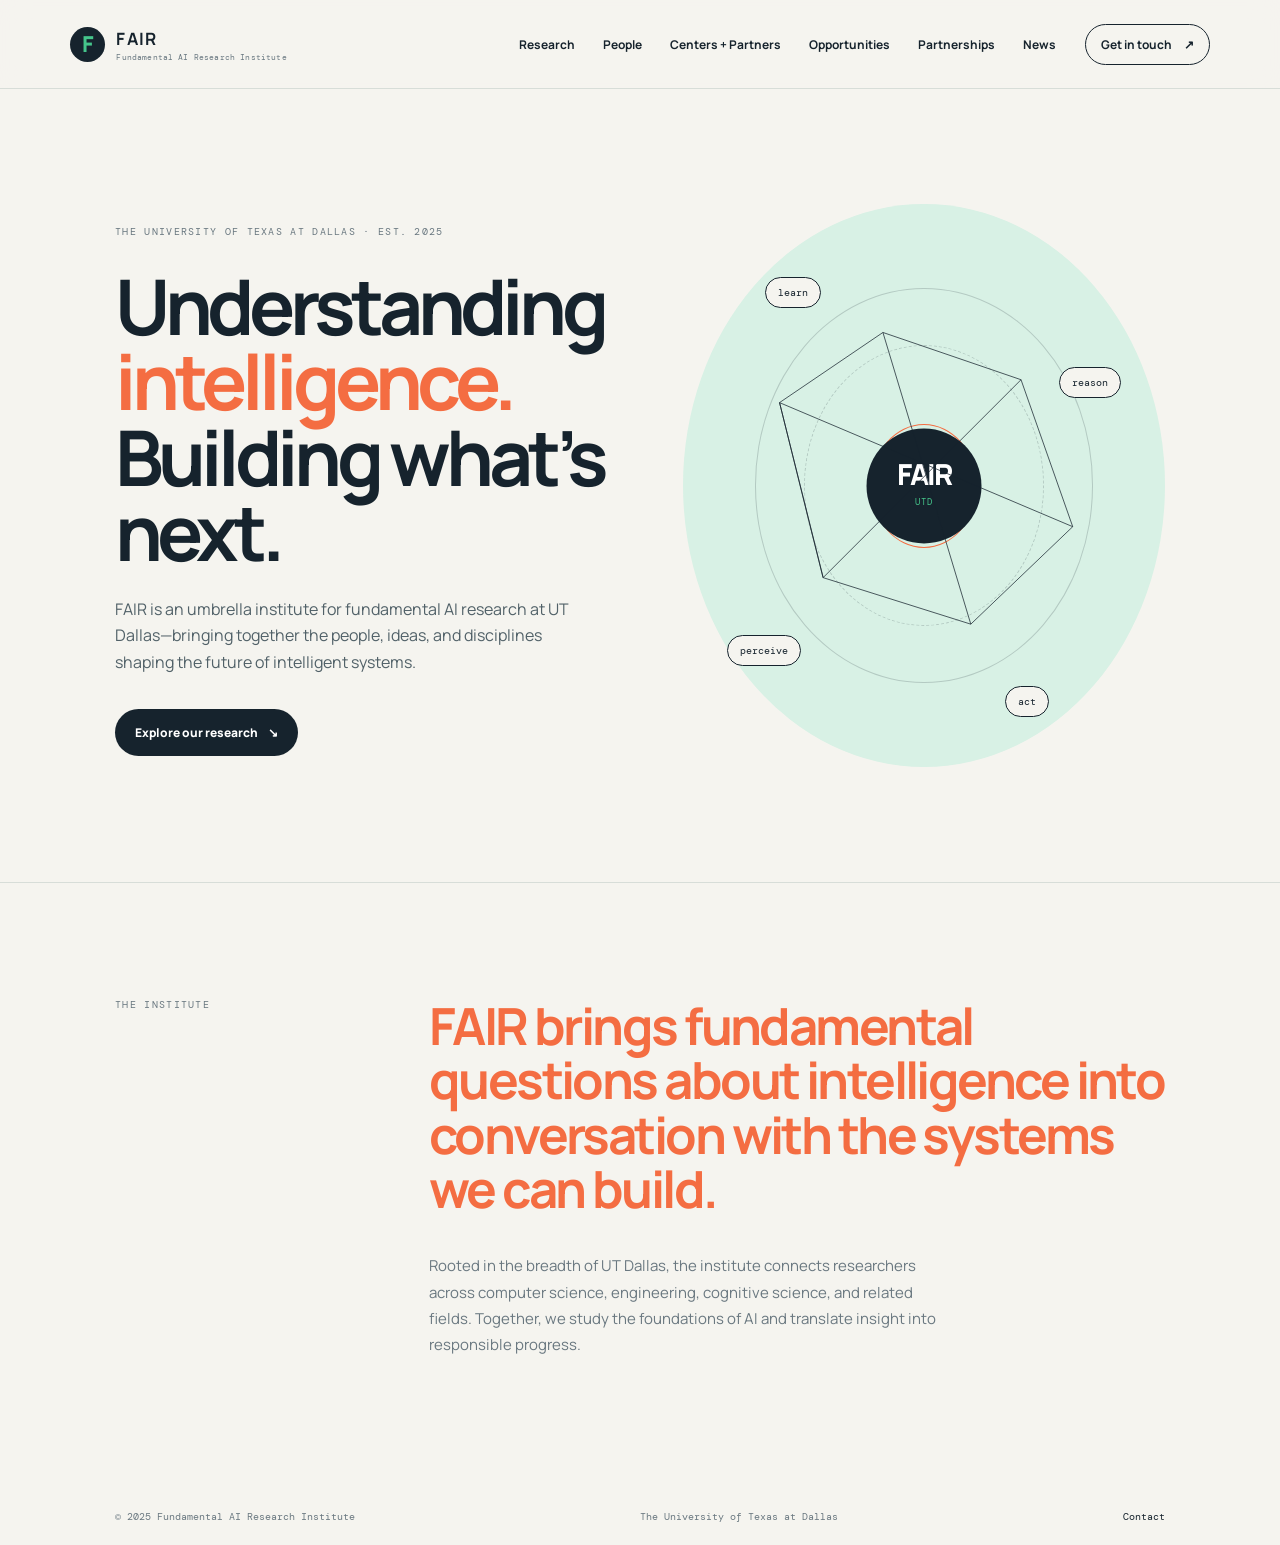
==== index.html @ b1f7d922 "initial changes" ====
<!doctype html>
<html lang="en">
<head>
  <meta charset="UTF-8">
  <meta name="viewport" content="width=device-width, initial-scale=1">
  <meta name="description" content="Fundamental AI Research Institute at The University of Texas at Dallas.">
  <title>Fundamental AI Research Institute — FAIR</title>
  <link rel="preconnect" href="https://fonts.googleapis.com">
  <link rel="preconnect" href="https://fonts.gstatic.com" crossorigin>
  <link href="https://fonts.googleapis.com/css2?family=DM+Mono:wght@400;500&family=Manrope:wght@400;500;600;700;800&display=swap" rel="stylesheet">
  <link rel="stylesheet" href="styles.css">
</head>
<body>
  <div class="site-shell">
    <header class="topbar">
      <a class="brand" href="index.html" aria-label="FAIR home">
        <span class="brand-mark">F</span>
        <span><strong>FAIR</strong><small>Fundamental AI Research Institute</small></span>
      </a>
      <button class="menu-toggle" aria-label="Toggle menu" aria-expanded="false"><span></span><span></span></button>
      <nav class="nav" aria-label="Main navigation">
      <a href="research.html">Research </a>
      <a href="people.html">People </a>
      <a href="centers.html">Centers + Partners </a>
      <a href="opportunities.html">Opportunities </a>
      <a href="partnerships.html">Partnerships </a>
      <a href="news.html">News </a>
      <a class="nav-contact" href="contact.html">Get in touch <span>↗</span></a>
      </nav>
    </header>
    <main>
<section class="hero page-section" id="home">
  <div class="hero-copy">
    <p class="eyebrow">The University of Texas at Dallas · Est. 2025</p>
    <h1>Understanding<br><em>intelligence.</em><br>Building what’s next.</h1>
    <p class="hero-intro">FAIR is an umbrella institute for fundamental AI research at UT Dallas—bringing together the people, ideas, and disciplines shaping the future of intelligent systems.</p>
    <a class="button button-dark" href="research.html">Explore our research <span>↘</span></a>
  </div>
  <div class="hero-visual"><div class="orbit orbit-one"></div><div class="orbit orbit-two"></div><div class="orbit orbit-three"></div><div class="core">FAIR<span>UTD</span></div><span class="node node-a">learn</span><span class="node node-b">reason</span><span class="node node-c">perceive</span><span class="node node-d">act</span><svg class="constellation" viewBox="0 0 600 600" aria-hidden="true"><path d="M105 187L245 92 432 156 502 355 364 487 164 424zM245 92l119 395M432 156L164 424M105 187l397 168M105 187l59 237" /></svg></div>
</section>
<section class="statement page-section">
  <div class="section-label">The institute</div>
  <div class="statement-content"><p class="display-copy">FAIR brings fundamental questions about intelligence into conversation with the systems we can build.</p><p class="body-copy">Rooted in the breadth of UT Dallas, the institute connects researchers across computer science, engineering, cognitive science, and related fields. Together, we study the foundations of AI and translate insight into responsible progress.</p></div>
</section>

    </main>
    <footer class="footer">
      <span>© 2025 Fundamental AI Research Institute</span>
      <span>The University of Texas at Dallas</span>
      <a href="contact.html">Contact</a>
    </footer>
  </div>
  <script src="app.js"></script>
</body>
</html>
---- styles.css ----
:root{--ink:#16232d;--muted:#6a7880;--paper:#f5f4ef;--green:#45c58b;--mint:#d8f1e5;--line:#d7ddd8;--orange:#f46d42}*{box-sizing:border-box}html{scroll-behavior:smooth}body{margin:0;background:var(--paper);color:var(--ink);font-family:Manrope,Arial,sans-serif}a{color:inherit;text-decoration:none}.site-shell{max-width:1600px;margin:auto;overflow:hidden}.topbar{height:89px;padding:0 5.5vw;display:flex;align-items:center;justify-content:space-between;border-bottom:1px solid var(--line);background:rgba(245,244,239,.92);position:sticky;top:0;z-index:10;backdrop-filter:blur(14px)}.brand{display:flex;align-items:center;gap:11px}.brand-mark{display:grid;place-items:center;width:35px;height:35px;background:var(--ink);color:var(--green);font-size:22px;font-weight:800;border-radius:50%}.brand strong{display:block;font-size:17px;letter-spacing:.08em}.brand small{display:block;font-family:"DM Mono",monospace;font-size:8px;color:var(--muted);letter-spacing:.02em;margin-top:2px}.nav{display:flex;align-items:center;gap:2.2vw;font-size:12px;font-weight:700}.nav a{transition:color .2s}.nav a:hover,.text-link:hover{color:var(--orange)}.nav-contact{border:1px solid var(--ink);padding:11px 15px;border-radius:30px}.nav-contact span,.button span,.text-link span{margin-left:10px}.menu-toggle{display:none}.page-section{padding:115px 9vw}.hero{min-height:690px;padding-top:115px;position:relative;display:flex;justify-content:space-between;align-items:center}.eyebrow,.section-label{font-family:"DM Mono",monospace;text-transform:uppercase;font-size:10px;letter-spacing:.13em;color:var(--muted)}.eyebrow span{color:var(--green);padding:0 8px}.hero h1{font-size:clamp(48px,6vw,92px);line-height:.98;letter-spacing:-.065em;margin:30px 0 27px;font-weight:700}.hero h1 em,.section-heading em,.display-copy,.dark-band em,.partnership-content em,.education em,.news em,.contact em{color:var(--orange);font-style:normal}.hero-intro{max-width:470px;font-size:16px;line-height:1.65;color:#516168;margin-bottom:34px}.button{display:inline-flex;align-items:center;padding:15px 20px;border-radius:30px;font-size:12px;font-weight:800;transition:transform .2s,background .2s}.button:hover{transform:translateY(-3px)}.button-dark{background:var(--ink);color:white}.button-dark:hover{background:#243740}.hero-visual{width:min(44vw,570px);height:min(44vw,570px);min-width:370px;position:relative;background:var(--mint);border-radius:50%}.orbit{border:1px solid rgba(22,35,45,.19);border-radius:50%;position:absolute;inset:15%}.orbit-two{inset:25%;border-style:dashed}.orbit-three{inset:39%;border-color:var(--orange)}.core{position:absolute;left:50%;top:50%;transform:translate(-50%,-50%);width:115px;height:115px;border-radius:50%;display:grid;place-content:center;text-align:center;background:var(--ink);color:white;font-size:29px;line-height:.7;font-weight:800;letter-spacing:-.08em}.core span{font:9px "DM Mono";color:var(--green);letter-spacing:.08em;margin-top:11px}.constellation{position:absolute;inset:4%;width:92%;height:92%;fill:none;stroke:var(--ink);stroke-width:1}.node{position:absolute;background:var(--paper);border:1px solid var(--ink);padding:8px 12px;border-radius:20px;font:10px "DM Mono"}.node-a{top:13%;left:17%}.node-b{top:29%;right:9%}.node-c{bottom:18%;left:9%}.node-d{bottom:9%;right:24%}.scroll-cue{position:absolute;bottom:44px;left:9vw;display:flex;gap:10px;align-items:center;color:var(--muted);font:10px "DM Mono"}.scroll-cue span{display:block;width:28px;border-top:1px solid var(--orange)}.statement{border-top:1px solid var(--line);display:grid;grid-template-columns:25% 1fr;gap:4vw}.statement-content{max-width:850px}.display-copy{font-size:clamp(31px,4vw,58px);line-height:1.06;letter-spacing:-.05em;margin:0 0 38px;font-weight:700}.body-copy{max-width:510px;font-size:15px;line-height:1.75;color:var(--muted)}.section-heading{display:flex;justify-content:space-between;align-items:flex-end;margin-bottom:60px}.section-heading h2,.partnership-content h2,.education h2,.news h2,.contact h2{font-size:clamp(40px,5vw,72px);line-height:.98;letter-spacing:-.06em;margin:24px 0 0}.section-heading>p{max-width:380px;color:var(--muted);font-size:14px;line-height:1.7;margin:0}.research{background:#e9eee9}.research-grid{display:grid;grid-template-columns:repeat(3,1fr);gap:1px;background:var(--line);border:1px solid var(--line)}.research-card{min-height:250px;background:var(--paper);padding:28px 30px;position:relative;transition:background .25s,transform .25s}.research-card:hover{background:var(--mint);transform:translateY(-4px);z-index:1}.research-card.featured{background:var(--ink);color:white}.research-card.featured p{color:#b9c5c2}.card-number,.people-list span,.opportunity-stack span{font:10px "DM Mono";color:var(--orange)}.research-card h3{font-size:25px;letter-spacing:-.04em;margin:62px 0 12px}.research-card p{font-size:13px;line-height:1.6;color:var(--muted);max-width:240px}.card-arrow{position:absolute;right:29px;top:26px;font-size:18px}.people{background:var(--paper)}.people-list{border-top:1px solid var(--ink)}.people-list>div{display:grid;grid-template-columns:8% 45% 1fr;align-items:center;padding:24px 0;border-bottom:1px solid var(--line)}.people-list h3{margin:0;font-size:22px;letter-spacing:-.04em}.people-list p{margin:0;color:var(--muted);font-size:12px}.pending-note{font:10px "DM Mono";color:var(--muted);margin-top:28px}.dark-band{background:var(--ink);color:white}.dark-band .section-label{color:#8ea29e}.dark-band-grid,.partnership-content,.education-grid{display:grid;grid-template-columns:1fr 1fr;gap:8vw;margin-top:25px}.dark-band h2{font-size:clamp(42px,5vw,76px);line-height:.98;letter-spacing:-.065em;margin:0}.dark-band p,.partnership-content p,.education p{color:#aebdb9;line-height:1.75;font-size:15px;max-width:400px}.text-link{display:inline-block;margin-top:30px;color:var(--green);font:12px "DM Mono"}.partner-lines{display:grid;grid-template-columns:repeat(4,1fr);gap:12px;border-top:1px solid #3a4b50;margin-top:115px;padding-top:20px;color:#93a5a2;font:10px "DM Mono"}.partnerships{background:var(--green)}.partnership-content h2{margin-top:25px}.partnership-content p{color:#245345}.partnership-content .small-copy{font-size:12px;margin-top:22px}.button-outline{border:1px solid var(--ink);margin-top:15px}.button-outline:hover{background:var(--ink);color:white}.education-grid{margin-top:25px}.education h2{margin:0}.opportunity-stack>div{display:grid;grid-template-columns:12% 1fr;grid-template-rows:auto auto;border-top:1px solid var(--line);padding:20px 0}.opportunity-stack span{grid-row:1 / 3}.opportunity-stack h3{font-size:20px;margin:0}.opportunity-stack p{font-size:12px;margin:5px 0 0}.news{background:#e9eee9}.news-intro{display:flex;justify-content:space-between;align-items:flex-end;margin-top:25px}.news-intro h2{margin:0}.news-intro p{color:var(--muted);font-size:14px;max-width:300px;line-height:1.6}.empty-news{margin-top:65px;min-height:160px;border-top:1px solid var(--line);display:flex;justify-content:space-between;align-items:flex-start;padding-top:20px}.empty-news span{color:var(--orange);font:10px "DM Mono";text-transform:uppercase}.empty-news p{color:var(--muted);font-size:13px}.contact{background:var(--orange);color:var(--ink);position:relative;overflow:hidden}.contact .section-label{color:#73402d}.contact h2{position:relative}.contact>p{position:relative;max-width:400px;font-size:15px;line-height:1.7;margin:35px 0}.button-light{background:var(--ink);color:white;position:relative}.contact-orb{position:absolute;right:-10%;top:3%;width:480px;height:480px;border:1px solid rgba(22,35,45,.3);border-radius:50%;box-shadow:0 0 0 70px rgba(22,35,45,.04),0 0 0 140px rgba(22,35,45,.04)}.contact-footer{border-top:1px solid rgba(22,35,45,.35);margin-top:120px;padding-top:18px;display:flex;justify-content:space-between;font:10px "DM Mono"}.footer{display:flex;justify-content:space-between;padding:22px 9vw;color:var(--muted);font:10px "DM Mono"}.footer a{color:var(--ink)}
@media(max-width:800px){.topbar{height:73px;padding:0 6vw}.menu-toggle{display:flex;background:none;border:0;flex-direction:column;gap:5px;padding:8px}.menu-toggle span{width:24px;border-top:2px solid var(--ink)}.nav{display:none;position:absolute;top:73px;left:0;right:0;padding:20px 6vw 25px;background:var(--paper);border-bottom:1px solid var(--line);flex-direction:column;align-items:flex-start;gap:20px}.nav.open{display:flex}.hero{padding-top:80px;display:block;min-height:auto}.hero h1{font-size:52px}.hero-visual{width:75vw;height:75vw;min-width:0;margin:65px auto 25px}.scroll-cue{display:none}.page-section{padding:80px 7vw}.statement{display:block}.statement .section-label{margin-bottom:35px}.section-heading,.news-intro{display:block}.section-heading>p{margin-top:28px}.research-grid{grid-template-columns:1fr 1fr}.research-card{min-height:220px;padding:22px}.research-card h3{font-size:21px;margin-top:47px}.people-list>div{grid-template-columns:12% 1fr;gap:10px}.people-list p{grid-column:2}.dark-band-grid,.partnership-content,.education-grid{grid-template-columns:1fr;gap:25px}.partner-lines{grid-template-columns:1fr 1fr;margin-top:70px;gap:20px}.contact-orb{right:-35%;top:15%;width:360px;height:360px}.contact-footer{margin-top:80px;gap:20px;flex-direction:column}.footer{padding:20px 7vw;gap:12px;flex-wrap:wrap}}
@media(max-width:480px){.research-grid{grid-template-columns:1fr}.hero-visual{width:86vw;height:86vw}.node{font-size:8px;padding:6px 8px}.brand small{font-size:7px}.hero h1{font-size:46px}}
.nav a.active{color:var(--orange)}.subhero{padding:125px 9vw 105px;background:var(--ink);color:white}.subhero .section-label{color:#91a49f}.subhero h1{font-size:clamp(52px,7vw,100px);line-height:.95;letter-spacing:-.07em;margin:28px 0}.subhero h1 em{color:var(--green);font-style:normal}.subhero>p{max-width:480px;color:#b6c4c0;font-size:16px;line-height:1.7}.subhero.compact{min-height:450px}.orange-hero{background:var(--orange);color:var(--ink)}.orange-hero .section-label{color:#72412f}.orange-hero h1 em{color:var(--ink)}.orange-hero>p{color:#51372f}.content-page{padding:100px 9vw}.intro-band{display:grid;grid-template-columns:1fr 1fr;gap:8vw;padding-bottom:65px;border-bottom:1px solid var(--line)}.intro-band h2{font-size:clamp(40px,5vw,70px);line-height:.98;letter-spacing:-.06em;margin:0}.intro-band h2 em{font-style:normal;color:var(--orange)}.intro-band p{max-width:410px;color:var(--muted);line-height:1.75;font-size:15px;margin:0}.thrust-list article,.entity-list>div,.partnership-rows>div{display:grid;grid-template-columns:8% 1fr 22%;gap:20px;padding:28px 0;border-bottom:1px solid var(--line);align-items:start}.thrust-list article>span,.entity-list span,.partnership-rows>div>span{font:11px "DM Mono";color:var(--orange)}.thrust-list h3,.entity-list h3,.partnership-rows h3{margin:0;font-size:20px;letter-spacing:-.03em}.thrust-list p,.entity-list p,.partnership-rows p{color:var(--muted);font-size:13px;line-height:1.6;margin:8px 0 0;max-width:600px}.thrust-list b{font:11px "DM Mono";font-weight:400;color:var(--muted);text-align:right}.people-group{padding:65px 0 0}.people-group>h2{font-size:clamp(30px,3vw,44px);letter-spacing:-.05em;margin:0 0 25px}.profile-grid{display:grid;grid-template-columns:1fr 1fr;gap:1px;background:var(--line)}.profile{background:var(--paper);padding:30px}.featured-profile{background:var(--mint)}.profile>span,.name-grid p,.group-intro{color:var(--muted);font:10px "DM Mono";text-transform:uppercase;letter-spacing:.08em}.profile h3{font-size:30px;letter-spacing:-.05em;margin:45px 0 10px}.profile p{max-width:340px;color:#506168;font-size:13px;line-height:1.65}.name-grid{display:grid;grid-template-columns:repeat(3,1fr);gap:1px;background:var(--line);border:1px solid var(--line)}.name-grid>div{background:var(--paper);padding:23px}.name-grid h3{margin:0;font-size:17px}.name-grid p{font-size:9px;line-height:1.4;margin:8px 0 0;text-transform:none;letter-spacing:0}.group-intro{font-size:11px;line-height:1.7;text-transform:none;max-width:610px}.faculty-cloud{font-size:21px;line-height:1.9;letter-spacing:-.03em;max-width:1000px}.partner-intro{margin-top:110px}.entity-list>div{grid-template-columns:8% 42% 1fr}.partner-list p{margin-top:0}.opportunity-cards{display:grid;grid-template-columns:repeat(3,1fr);gap:1px;background:var(--line);margin-top:65px}.opportunity-cards article{background:var(--paper);padding:28px;min-height:225px}.opportunity-cards span{font:11px "DM Mono";color:var(--orange)}.opportunity-cards h3{margin:58px 0 10px;font-size:20px}.opportunity-cards p{color:var(--muted);font-size:13px;line-height:1.6;margin:0}.callout,.application-band{background:var(--green);margin-top:80px;padding:45px}.callout>span{font:10px "DM Mono";text-transform:uppercase}.callout h2,.application-band h2{font-size:clamp(37px,4vw,60px);letter-spacing:-.06em;line-height:.98;margin:28px 0}.partnership-rows{margin-top:65px}.partnership-rows>div{grid-template-columns:8% 1fr}.application-band{background:var(--orange)}.application-band p{max-width:380px;color:#51372f;font-size:14px;line-height:1.7;margin:0 0 25px}.large-empty{padding:80px 0 140px;display:block}.large-empty h2{font-size:clamp(45px,6vw,82px);line-height:.95;letter-spacing:-.07em;margin:40px 0 25px}.large-empty h2 em{color:var(--orange);font-style:normal}.large-empty p{color:var(--muted);font-size:15px}.contact-page{min-height:720px;padding-top:120px}.contact-page h1{font-size:clamp(52px,7vw,100px);line-height:.95;letter-spacing:-.07em;margin:28px 0}.contact-page h1 em{color:var(--ink);font-style:normal}.contact-page>p{max-width:420px;font-size:16px;line-height:1.7;margin:35px 0}.contact-details{display:grid;grid-template-columns:1fr 1fr;gap:8vw;border-top:1px solid rgba(22,35,45,.3);margin-top:120px;padding-top:20px}.contact-details span{font:10px "DM Mono";text-transform:uppercase}.contact-details p{font-size:13px;line-height:1.65}.contact-details small{font-size:10px}.contact-details a{text-decoration:underline}@media(max-width:800px){.subhero{padding:90px 7vw 75px;min-height:390px}.content-page{padding:70px 7vw}.intro-band,.profile-grid,.contact-details{grid-template-columns:1fr;gap:28px}.thrust-list article,.entity-list>div{grid-template-columns:12% 1fr}.thrust-list b{grid-column:2;text-align:left}.name-grid,.opportunity-cards{grid-template-columns:1fr 1fr}.opportunity-cards article{min-height:195px;padding:22px}.opportunity-cards h3{margin-top:38px;font-size:18px}.faculty-cloud{font-size:18px}.partner-intro{margin-top:75px}.partnership-rows>div{grid-template-columns:12% 1fr}.contact-page{padding-top:90px}.contact-details{margin-top:85px}}@media(max-width:480px){.name-grid,.opportunity-cards{grid-template-columns:1fr}.faculty-cloud{font-size:16px}}
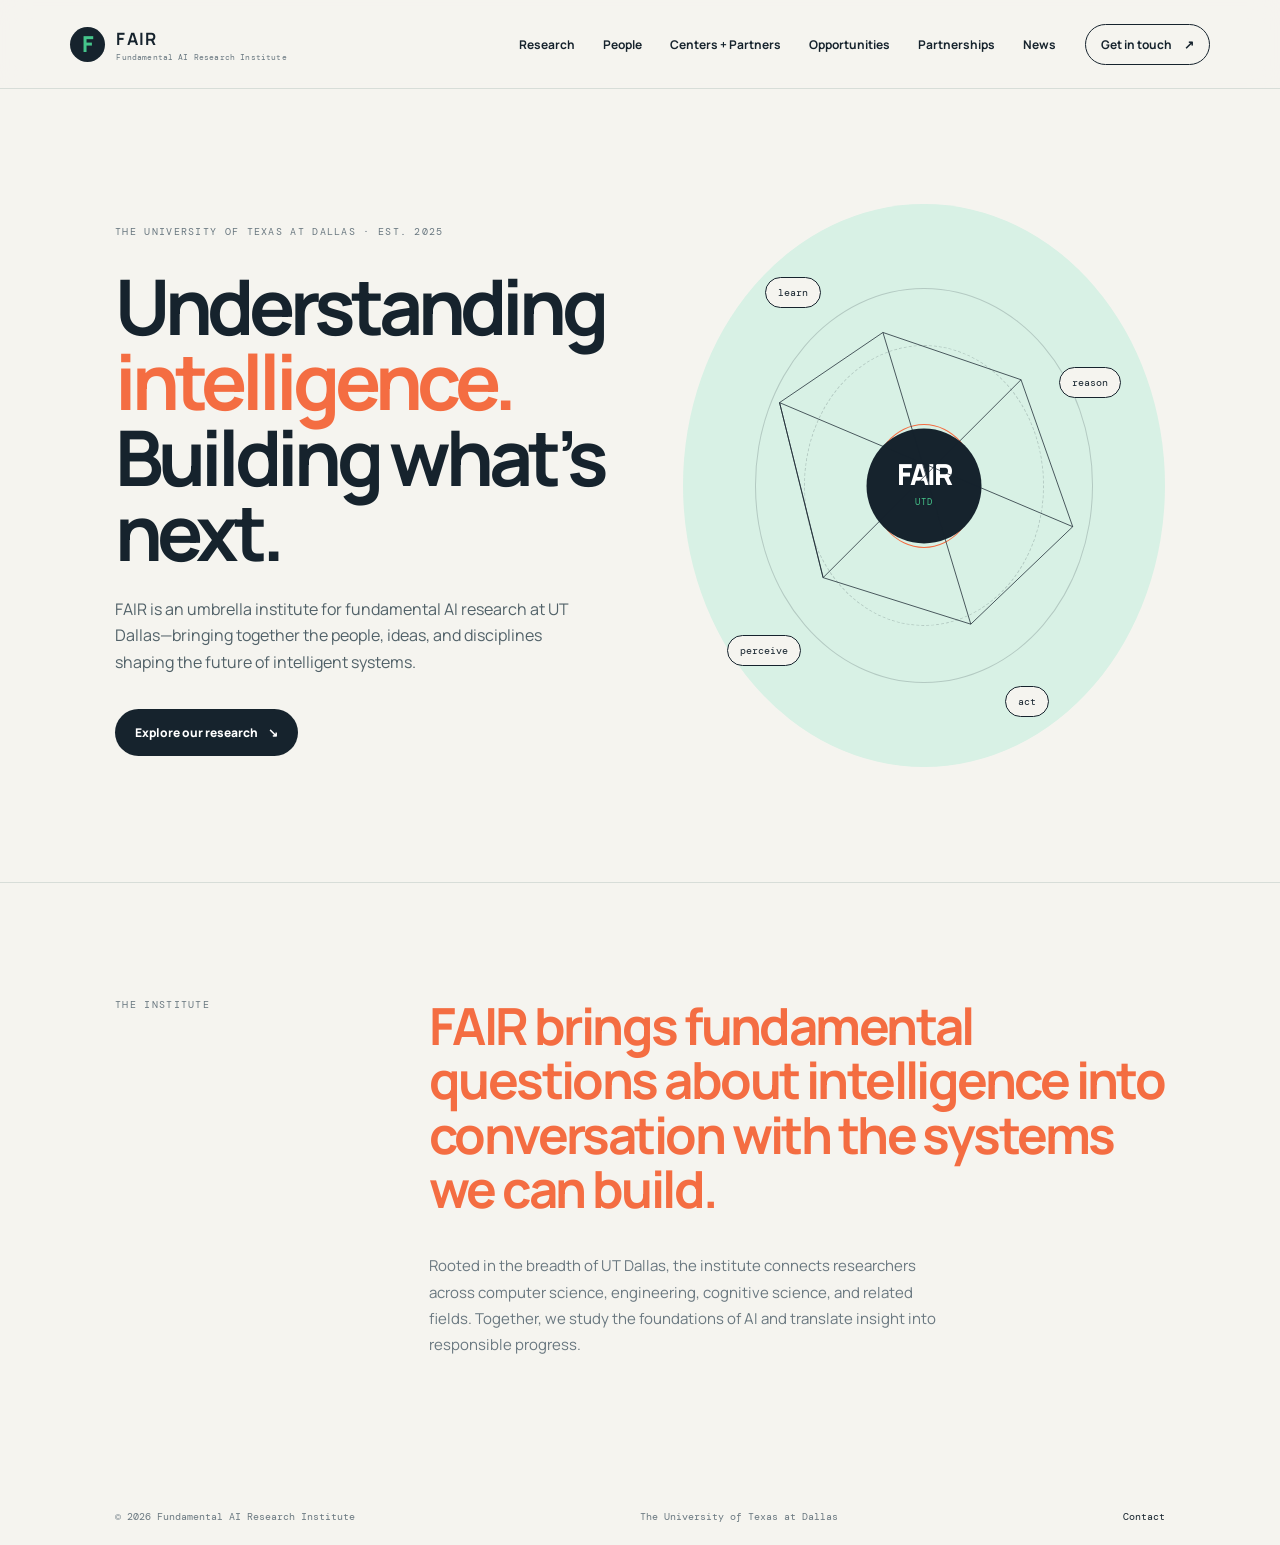
==== commit a9844e5d: "fixed image sizes" ====
--- a/index.html
+++ b/index.html
@@ -45,7 +45,7 @@
 
     </main>
     <footer class="footer">
-      <span>© 2025 Fundamental AI Research Institute</span>
+      <span>© 2026 Fundamental AI Research Institute</span>
       <span>The University of Texas at Dallas</span>
       <a href="contact.html">Contact</a>
     </footer>
--- a/styles.css
+++ b/styles.css
@@ -1,4 +1,14 @@
+ .name-grid{display:flex;flex-wrap:wrap;justify-content:center;gap:14px;background:transparent;border:0}.name-grid>div{flex:0 0 calc((100% - 28px) / 3);border:1px solid var(--line)}
+@media(max-width:800px){.name-grid>div{flex-basis:100%}}
 :root{--ink:#16232d;--muted:#6a7880;--paper:#f5f4ef;--green:#45c58b;--mint:#d8f1e5;--line:#d7ddd8;--orange:#f46d42}*{box-sizing:border-box}html{scroll-behavior:smooth}body{margin:0;background:var(--paper);color:var(--ink);font-family:Manrope,Arial,sans-serif}a{color:inherit;text-decoration:none}.site-shell{max-width:1600px;margin:auto;overflow:hidden}.topbar{height:89px;padding:0 5.5vw;display:flex;align-items:center;justify-content:space-between;border-bottom:1px solid var(--line);background:rgba(245,244,239,.92);position:sticky;top:0;z-index:10;backdrop-filter:blur(14px)}.brand{display:flex;align-items:center;gap:11px}.brand-mark{display:grid;place-items:center;width:35px;height:35px;background:var(--ink);color:var(--green);font-size:22px;font-weight:800;border-radius:50%}.brand strong{display:block;font-size:17px;letter-spacing:.08em}.brand small{display:block;font-family:"DM Mono",monospace;font-size:8px;color:var(--muted);letter-spacing:.02em;margin-top:2px}.nav{display:flex;align-items:center;gap:2.2vw;font-size:12px;font-weight:700}.nav a{transition:color .2s}.nav a:hover,.text-link:hover{color:var(--orange)}.nav-contact{border:1px solid var(--ink);padding:11px 15px;border-radius:30px}.nav-contact span,.button span,.text-link span{margin-left:10px}.menu-toggle{display:none}.page-section{padding:115px 9vw}.hero{min-height:690px;padding-top:115px;position:relative;display:flex;justify-content:space-between;align-items:center}.eyebrow,.section-label{font-family:"DM Mono",monospace;text-transform:uppercase;font-size:10px;letter-spacing:.13em;color:var(--muted)}.eyebrow span{color:var(--green);padding:0 8px}.hero h1{font-size:clamp(48px,6vw,92px);line-height:.98;letter-spacing:-.065em;margin:30px 0 27px;font-weight:700}.hero h1 em,.section-heading em,.display-copy,.dark-band em,.partnership-content em,.education em,.news em,.contact em{color:var(--orange);font-style:normal}.hero-intro{max-width:470px;font-size:16px;line-height:1.65;color:#516168;margin-bottom:34px}.button{display:inline-flex;align-items:center;padding:15px 20px;border-radius:30px;font-size:12px;font-weight:800;transition:transform .2s,background .2s}.button:hover{transform:translateY(-3px)}.button-dark{background:var(--ink);color:white}.button-dark:hover{background:#243740}.hero-visual{width:min(44vw,570px);height:min(44vw,570px);min-width:370px;position:relative;background:var(--mint);border-radius:50%}.orbit{border:1px solid rgba(22,35,45,.19);border-radius:50%;position:absolute;inset:15%}.orbit-two{inset:25%;border-style:dashed}.orbit-three{inset:39%;border-color:var(--orange)}.core{position:absolute;left:50%;top:50%;transform:translate(-50%,-50%);width:115px;height:115px;border-radius:50%;display:grid;place-content:center;text-align:center;background:var(--ink);color:white;font-size:29px;line-height:.7;font-weight:800;letter-spacing:-.08em}.core span{font:9px "DM Mono";color:var(--green);letter-spacing:.08em;margin-top:11px}.constellation{position:absolute;inset:4%;width:92%;height:92%;fill:none;stroke:var(--ink);stroke-width:1}.node{position:absolute;background:var(--paper);border:1px solid var(--ink);padding:8px 12px;border-radius:20px;font:10px "DM Mono"}.node-a{top:13%;left:17%}.node-b{top:29%;right:9%}.node-c{bottom:18%;left:9%}.node-d{bottom:9%;right:24%}.scroll-cue{position:absolute;bottom:44px;left:9vw;display:flex;gap:10px;align-items:center;color:var(--muted);font:10px "DM Mono"}.scroll-cue span{display:block;width:28px;border-top:1px solid var(--orange)}.statement{border-top:1px solid var(--line);display:grid;grid-template-columns:25% 1fr;gap:4vw}.statement-content{max-width:850px}.display-copy{font-size:clamp(31px,4vw,58px);line-height:1.06;letter-spacing:-.05em;margin:0 0 38px;font-weight:700}.body-copy{max-width:510px;font-size:15px;line-height:1.75;color:var(--muted)}.section-heading{display:flex;justify-content:space-between;align-items:flex-end;margin-bottom:60px}.section-heading h2,.partnership-content h2,.education h2,.news h2,.contact h2{font-size:clamp(40px,5vw,72px);line-height:.98;letter-spacing:-.06em;margin:24px 0 0}.section-heading>p{max-width:380px;color:var(--muted);font-size:14px;line-height:1.7;margin:0}.research{background:#e9eee9}.research-grid{display:grid;grid-template-columns:repeat(3,1fr);gap:1px;background:var(--line);border:1px solid var(--line)}.research-card{min-height:250px;background:var(--paper);padding:28px 30px;position:relative;transition:background .25s,transform .25s}.research-card:hover{background:var(--mint);transform:translateY(-4px);z-index:1}.research-card.featured{background:var(--ink);color:white}.research-card.featured p{color:#b9c5c2}.card-number,.people-list span,.opportunity-stack span{font:10px "DM Mono";color:var(--orange)}.research-card h3{font-size:25px;letter-spacing:-.04em;margin:62px 0 12px}.research-card p{font-size:13px;line-height:1.6;color:var(--muted);max-width:240px}.card-arrow{position:absolute;right:29px;top:26px;font-size:18px}.people{background:var(--paper)}.people-list{border-top:1px solid var(--ink)}.people-list>div{display:grid;grid-template-columns:8% 45% 1fr;align-items:center;padding:24px 0;border-bottom:1px solid var(--line)}.people-list h3{margin:0;font-size:22px;letter-spacing:-.04em}.people-list p{margin:0;color:var(--muted);font-size:12px}.pending-note{font:10px "DM Mono";color:var(--muted);margin-top:28px}.dark-band{background:var(--ink);color:white}.dark-band .section-label{color:#8ea29e}.dark-band-grid,.partnership-content,.education-grid{display:grid;grid-template-columns:1fr 1fr;gap:8vw;margin-top:25px}.dark-band h2{font-size:clamp(42px,5vw,76px);line-height:.98;letter-spacing:-.065em;margin:0}.dark-band p,.partnership-content p,.education p{color:#aebdb9;line-height:1.75;font-size:15px;max-width:400px}.text-link{display:inline-block;margin-top:30px;color:var(--green);font:12px "DM Mono"}.partner-lines{display:grid;grid-template-columns:repeat(4,1fr);gap:12px;border-top:1px solid #3a4b50;margin-top:115px;padding-top:20px;color:#93a5a2;font:10px "DM Mono"}.partnerships{background:var(--green)}.partnership-content h2{margin-top:25px}.partnership-content p{color:#245345}.partnership-content .small-copy{font-size:12px;margin-top:22px}.button-outline{border:1px solid var(--ink);margin-top:15px}.button-outline:hover{background:var(--ink);color:white}.education-grid{margin-top:25px}.education h2{margin:0}.opportunity-stack>div{display:grid;grid-template-columns:12% 1fr;grid-template-rows:auto auto;border-top:1px solid var(--line);padding:20px 0}.opportunity-stack span{grid-row:1 / 3}.opportunity-stack h3{font-size:20px;margin:0}.opportunity-stack p{font-size:12px;margin:5px 0 0}.news{background:#e9eee9}.news-intro{display:flex;justify-content:space-between;align-items:flex-end;margin-top:25px}.news-intro h2{margin:0}.news-intro p{color:var(--muted);font-size:14px;max-width:300px;line-height:1.6}.empty-news{margin-top:65px;min-height:160px;border-top:1px solid var(--line);display:flex;justify-content:space-between;align-items:flex-start;padding-top:20px}.empty-news span{color:var(--orange);font:10px "DM Mono";text-transform:uppercase}.empty-news p{color:var(--muted);font-size:13px}.contact{background:var(--orange);color:var(--ink);position:relative;overflow:hidden}.contact .section-label{color:#73402d}.contact h2{position:relative}.contact>p{position:relative;max-width:400px;font-size:15px;line-height:1.7;margin:35px 0}.button-light{background:var(--ink);color:white;position:relative}.contact-orb{position:absolute;right:-10%;top:3%;width:480px;height:480px;border:1px solid rgba(22,35,45,.3);border-radius:50%;box-shadow:0 0 0 70px rgba(22,35,45,.04),0 0 0 140px rgba(22,35,45,.04)}.contact-footer{border-top:1px solid rgba(22,35,45,.35);margin-top:120px;padding-top:18px;display:flex;justify-content:space-between;font:10px "DM Mono"}.footer{display:flex;justify-content:space-between;padding:22px 9vw;color:var(--muted);font:10px "DM Mono"}.footer a{color:var(--ink)}
 @media(max-width:800px){.topbar{height:73px;padding:0 6vw}.menu-toggle{display:flex;background:none;border:0;flex-direction:column;gap:5px;padding:8px}.menu-toggle span{width:24px;border-top:2px solid var(--ink)}.nav{display:none;position:absolute;top:73px;left:0;right:0;padding:20px 6vw 25px;background:var(--paper);border-bottom:1px solid var(--line);flex-direction:column;align-items:flex-start;gap:20px}.nav.open{display:flex}.hero{padding-top:80px;display:block;min-height:auto}.hero h1{font-size:52px}.hero-visual{width:75vw;height:75vw;min-width:0;margin:65px auto 25px}.scroll-cue{display:none}.page-section{padding:80px 7vw}.statement{display:block}.statement .section-label{margin-bottom:35px}.section-heading,.news-intro{display:block}.section-heading>p{margin-top:28px}.research-grid{grid-template-columns:1fr 1fr}.research-card{min-height:220px;padding:22px}.research-card h3{font-size:21px;margin-top:47px}.people-list>div{grid-template-columns:12% 1fr;gap:10px}.people-list p{grid-column:2}.dark-band-grid,.partnership-content,.education-grid{grid-template-columns:1fr;gap:25px}.partner-lines{grid-template-columns:1fr 1fr;margin-top:70px;gap:20px}.contact-orb{right:-35%;top:15%;width:360px;height:360px}.contact-footer{margin-top:80px;gap:20px;flex-direction:column}.footer{padding:20px 7vw;gap:12px;flex-wrap:wrap}}
 @media(max-width:480px){.research-grid{grid-template-columns:1fr}.hero-visual{width:86vw;height:86vw}.node{font-size:8px;padding:6px 8px}.brand small{font-size:7px}.hero h1{font-size:46px}}
+.person-image{display:block;width:140px;height:140px;aspect-ratio:1;object-fit:contain;object-position:center;margin:0 auto 22px;background:var(--paper)}.name-grid .person-image{width:140px;height:140px;object-fit:contain}
+.person-image,.name-grid .person-image{height:140px}
+.featured-profile .person-image{background:var(--mint)}
+.featured-profile,.name-grid>div{text-align:center}.featured-profile p,.name-grid p{margin-left:auto;margin-right:auto}
+.name-grid{display:flex !important;flex-wrap:wrap;justify-content:center;gap:14px;background:transparent !important;border:0 !important}.name-grid>div{flex:0 0 calc((100% - 28px) / 3);border:1px solid var(--line)}
+@media(max-width:800px){.name-grid{display:flex}.name-grid>div{flex-basis:100%}}
+.name-grid{display:flex;flex-wrap:wrap;justify-content:center;gap:14px;background:transparent;border:0}.name-grid>div{flex:0 0 calc((100% - 28px) / 3);border:1px solid var(--line)}
+@media(max-width:800px){.name-grid>div{flex-basis:100%}}
 .nav a.active{color:var(--orange)}.subhero{padding:125px 9vw 105px;background:var(--ink);color:white}.subhero .section-label{color:#91a49f}.subhero h1{font-size:clamp(52px,7vw,100px);line-height:.95;letter-spacing:-.07em;margin:28px 0}.subhero h1 em{color:var(--green);font-style:normal}.subhero>p{max-width:480px;color:#b6c4c0;font-size:16px;line-height:1.7}.subhero.compact{min-height:450px}.orange-hero{background:var(--orange);color:var(--ink)}.orange-hero .section-label{color:#72412f}.orange-hero h1 em{color:var(--ink)}.orange-hero>p{color:#51372f}.content-page{padding:100px 9vw}.intro-band{display:grid;grid-template-columns:1fr 1fr;gap:8vw;padding-bottom:65px;border-bottom:1px solid var(--line)}.intro-band h2{font-size:clamp(40px,5vw,70px);line-height:.98;letter-spacing:-.06em;margin:0}.intro-band h2 em{font-style:normal;color:var(--orange)}.intro-band p{max-width:410px;color:var(--muted);line-height:1.75;font-size:15px;margin:0}.thrust-list article,.entity-list>div,.partnership-rows>div{display:grid;grid-template-columns:8% 1fr 22%;gap:20px;padding:28px 0;border-bottom:1px solid var(--line);align-items:start}.thrust-list article>span,.entity-list span,.partnership-rows>div>span{font:11px "DM Mono";color:var(--orange)}.thrust-list h3,.entity-list h3,.partnership-rows h3{margin:0;font-size:20px;letter-spacing:-.03em}.thrust-list p,.entity-list p,.partnership-rows p{color:var(--muted);font-size:13px;line-height:1.6;margin:8px 0 0;max-width:600px}.thrust-list b{font:11px "DM Mono";font-weight:400;color:var(--muted);text-align:right}.people-group{padding:65px 0 0}.people-group>h2{font-size:clamp(30px,3vw,44px);letter-spacing:-.05em;margin:0 0 25px}.profile-grid{display:grid;grid-template-columns:1fr 1fr;gap:1px;background:var(--line)}.profile{background:var(--paper);padding:30px}.featured-profile{background:var(--mint)}.profile>span,.name-grid p,.group-intro{color:var(--muted);font:10px "DM Mono";text-transform:uppercase;letter-spacing:.08em}.profile h3{font-size:30px;letter-spacing:-.05em;margin:45px 0 10px}.profile p{max-width:340px;color:#506168;font-size:13px;line-height:1.65}.name-grid{display:grid;grid-template-columns:repeat(3,1fr);gap:1px;background:var(--line);border:1px solid var(--line)}.name-grid>div{background:var(--paper);padding:23px}.name-grid h3{margin:0;font-size:17px}.name-grid p{font-size:9px;line-height:1.4;margin:8px 0 0;text-transform:none;letter-spacing:0}.group-intro{font-size:11px;line-height:1.7;text-transform:none;max-width:610px}.faculty-cloud{font-size:21px;line-height:1.9;letter-spacing:-.03em;max-width:1000px}.partner-intro{margin-top:110px}.entity-list>div{grid-template-columns:8% 42% 1fr}.partner-list p{margin-top:0}.opportunity-cards{display:grid;grid-template-columns:repeat(3,1fr);gap:1px;background:var(--line);margin-top:65px}.opportunity-cards article{background:var(--paper);padding:28px;min-height:225px}.opportunity-cards span{font:11px "DM Mono";color:var(--orange)}.opportunity-cards h3{margin:58px 0 10px;font-size:20px}.opportunity-cards p{color:var(--muted);font-size:13px;line-height:1.6;margin:0}.callout,.application-band{background:var(--green);margin-top:80px;padding:45px}.callout>span{font:10px "DM Mono";text-transform:uppercase}.callout h2,.application-band h2{font-size:clamp(37px,4vw,60px);letter-spacing:-.06em;line-height:.98;margin:28px 0}.partnership-rows{margin-top:65px}.partnership-rows>div{grid-template-columns:8% 1fr}.application-band{background:var(--orange)}.application-band p{max-width:380px;color:#51372f;font-size:14px;line-height:1.7;margin:0 0 25px}.large-empty{padding:80px 0 140px;display:block}.large-empty h2{font-size:clamp(45px,6vw,82px);line-height:.95;letter-spacing:-.07em;margin:40px 0 25px}.large-empty h2 em{color:var(--orange);font-style:normal}.large-empty p{color:var(--muted);font-size:15px}.contact-page{min-height:720px;padding-top:120px}.contact-page h1{font-size:clamp(52px,7vw,100px);line-height:.95;letter-spacing:-.07em;margin:28px 0}.contact-page h1 em{color:var(--ink);font-style:normal}.contact-page>p{max-width:420px;font-size:16px;line-height:1.7;margin:35px 0}.contact-details{display:grid;grid-template-columns:1fr 1fr;gap:8vw;border-top:1px solid rgba(22,35,45,.3);margin-top:120px;padding-top:20px}.contact-details span{font:10px "DM Mono";text-transform:uppercase}.contact-details p{font-size:13px;line-height:1.65}.contact-details small{font-size:10px}.contact-details a{text-decoration:underline}@media(max-width:800px){.subhero{padding:90px 7vw 75px;min-height:390px}.content-page{padding:70px 7vw}.intro-band,.profile-grid,.contact-details{grid-template-columns:1fr;gap:28px}.thrust-list article,.entity-list>div{grid-template-columns:12% 1fr}.thrust-list b{grid-column:2;text-align:left}.name-grid,.opportunity-cards{grid-template-columns:1fr 1fr}.opportunity-cards article{min-height:195px;padding:22px}.opportunity-cards h3{margin-top:38px;font-size:18px}.faculty-cloud{font-size:18px}.partner-intro{margin-top:75px}.partnership-rows>div{grid-template-columns:12% 1fr}.contact-page{padding-top:90px}.contact-details{margin-top:85px}}@media(max-width:480px){.name-grid,.opportunity-cards{grid-template-columns:1fr}.faculty-cloud{font-size:16px}}
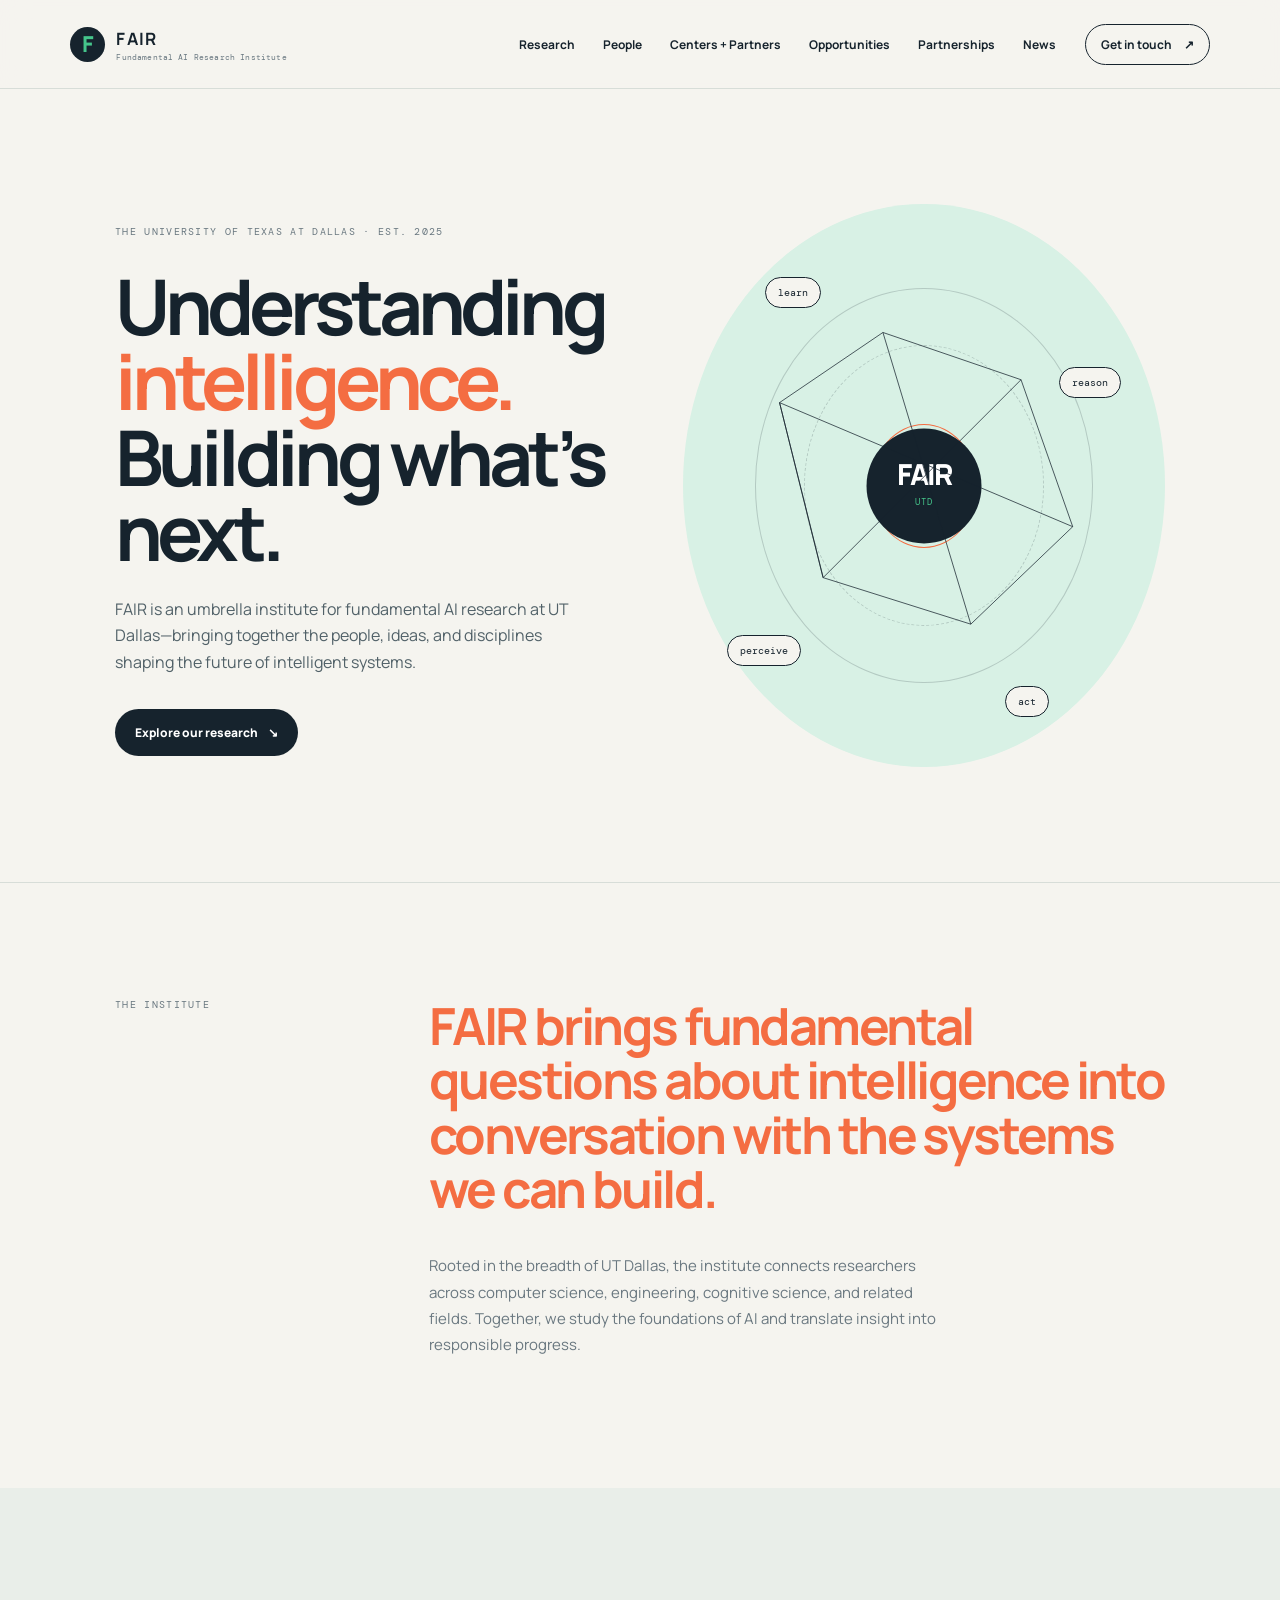
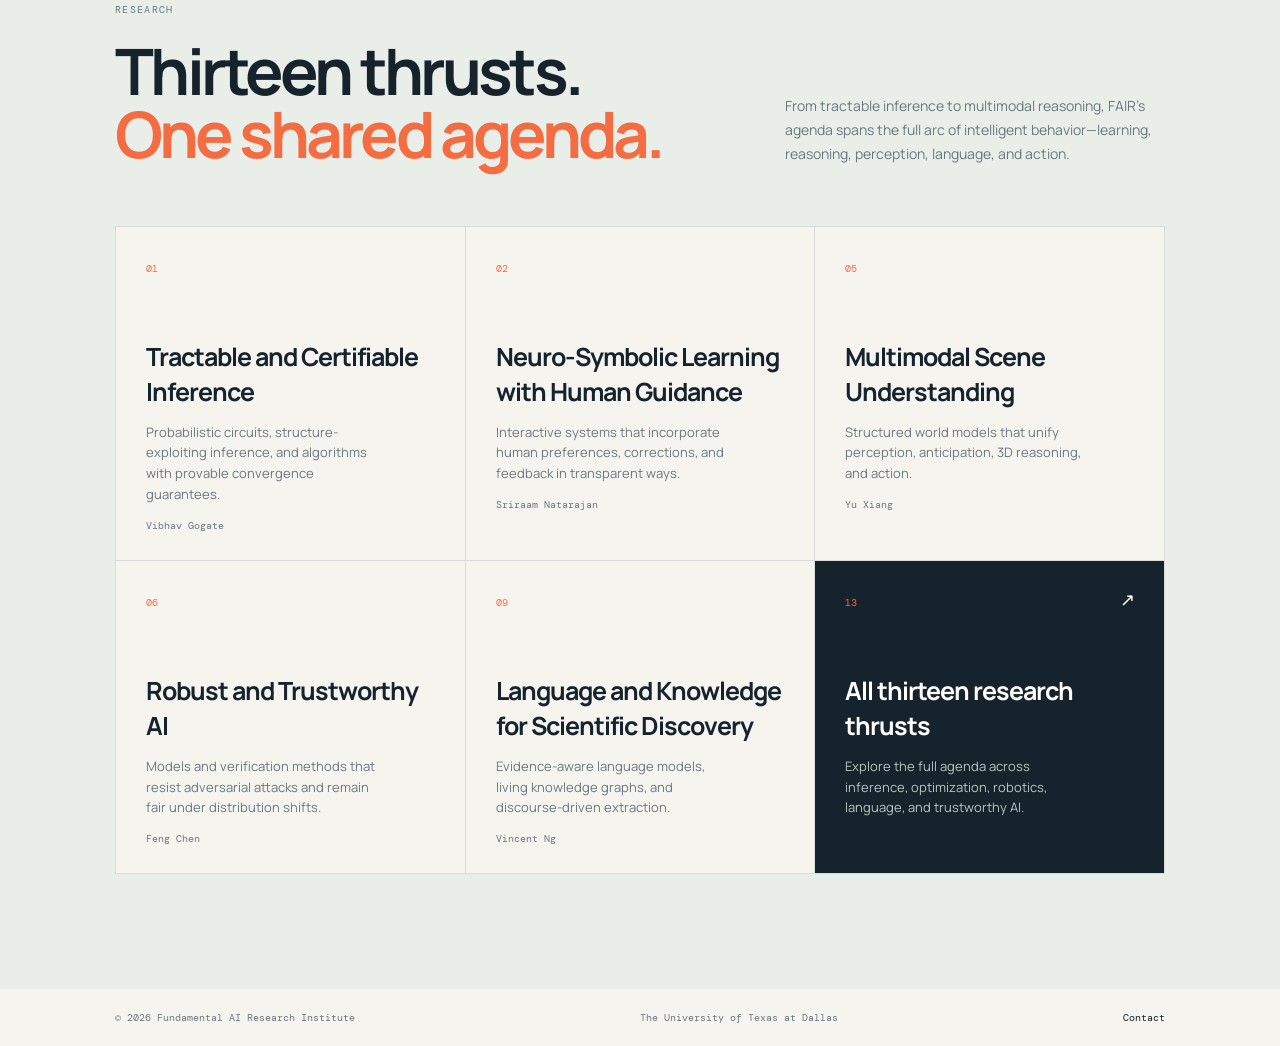
==== commit 474f5187: "Add research thrust grid to home page The home page was only two sections long (hero + statement), w" ====
--- a/index.html
+++ b/index.html
@@ -42,6 +42,54 @@
   <div class="section-label">The institute</div>
   <div class="statement-content"><p class="display-copy">FAIR brings fundamental questions about intelligence into conversation with the systems we can build.</p><p class="body-copy">Rooted in the breadth of UT Dallas, the institute connects researchers across computer science, engineering, cognitive science, and related fields. Together, we study the foundations of AI and translate insight into responsible progress.</p></div>
 </section>
+<section class="research page-section" id="research">
+  <div class="section-heading">
+    <div>
+      <div class="section-label">Research</div>
+      <h2>Thirteen thrusts.<br><em>One shared agenda.</em></h2>
+    </div>
+    <p>From tractable inference to multimodal reasoning, FAIR’s agenda spans the full arc of intelligent behavior—learning, reasoning, perception, language, and action.</p>
+  </div>
+  <div class="research-grid">
+<a class="research-card" href="research.html">
+  <span class="card-number">01</span>
+  <h3>Tractable and Certifiable Inference</h3>
+  <p>Probabilistic circuits, structure-exploiting inference, and algorithms with provable convergence guarantees.</p>
+  <b>Vibhav Gogate</b>
+</a>
+<a class="research-card" href="research.html">
+  <span class="card-number">02</span>
+  <h3>Neuro-Symbolic Learning with Human Guidance</h3>
+  <p>Interactive systems that incorporate human preferences, corrections, and feedback in transparent ways.</p>
+  <b>Sriraam Natarajan</b>
+</a>
+<a class="research-card" href="research.html">
+  <span class="card-number">05</span>
+  <h3>Multimodal Scene Understanding</h3>
+  <p>Structured world models that unify perception, anticipation, 3D reasoning, and action.</p>
+  <b>Yu Xiang</b>
+</a>
+<a class="research-card" href="research.html">
+  <span class="card-number">06</span>
+  <h3>Robust and Trustworthy AI</h3>
+  <p>Models and verification methods that resist adversarial attacks and remain fair under distribution shifts.</p>
+  <b>Feng Chen</b>
+</a>
+<a class="research-card" href="research.html">
+  <span class="card-number">09</span>
+  <h3>Language and Knowledge for Scientific Discovery</h3>
+  <p>Evidence-aware language models, living knowledge graphs, and discourse-driven extraction.</p>
+  <b>Vincent Ng</b>
+</a>
+<a class="research-card featured" href="research.html">
+  <span class="card-arrow">↗</span>
+  <span class="card-number">13</span>
+  <h3>All thirteen research thrusts</h3>
+  <p>Explore the full agenda across inference, optimization, robotics, language, and trustworthy AI.</p>
+</a>
+
+  </div>
+</section>
 
     </main>
     <footer class="footer">
--- a/styles.css
+++ b/styles.css
@@ -12,3 +12,5 @@
 .name-grid{display:flex;flex-wrap:wrap;justify-content:center;gap:14px;background:transparent;border:0}.name-grid>div{flex:0 0 calc((100% - 28px) / 3);border:1px solid var(--line)}
 @media(max-width:800px){.name-grid>div{flex-basis:100%}}
 .nav a.active{color:var(--orange)}.subhero{padding:125px 9vw 105px;background:var(--ink);color:white}.subhero .section-label{color:#91a49f}.subhero h1{font-size:clamp(52px,7vw,100px);line-height:.95;letter-spacing:-.07em;margin:28px 0}.subhero h1 em{color:var(--green);font-style:normal}.subhero>p{max-width:480px;color:#b6c4c0;font-size:16px;line-height:1.7}.subhero.compact{min-height:450px}.orange-hero{background:var(--orange);color:var(--ink)}.orange-hero .section-label{color:#72412f}.orange-hero h1 em{color:var(--ink)}.orange-hero>p{color:#51372f}.content-page{padding:100px 9vw}.intro-band{display:grid;grid-template-columns:1fr 1fr;gap:8vw;padding-bottom:65px;border-bottom:1px solid var(--line)}.intro-band h2{font-size:clamp(40px,5vw,70px);line-height:.98;letter-spacing:-.06em;margin:0}.intro-band h2 em{font-style:normal;color:var(--orange)}.intro-band p{max-width:410px;color:var(--muted);line-height:1.75;font-size:15px;margin:0}.thrust-list article,.entity-list>div,.partnership-rows>div{display:grid;grid-template-columns:8% 1fr 22%;gap:20px;padding:28px 0;border-bottom:1px solid var(--line);align-items:start}.thrust-list article>span,.entity-list span,.partnership-rows>div>span{font:11px "DM Mono";color:var(--orange)}.thrust-list h3,.entity-list h3,.partnership-rows h3{margin:0;font-size:20px;letter-spacing:-.03em}.thrust-list p,.entity-list p,.partnership-rows p{color:var(--muted);font-size:13px;line-height:1.6;margin:8px 0 0;max-width:600px}.thrust-list b{font:11px "DM Mono";font-weight:400;color:var(--muted);text-align:right}.people-group{padding:65px 0 0}.people-group>h2{font-size:clamp(30px,3vw,44px);letter-spacing:-.05em;margin:0 0 25px}.profile-grid{display:grid;grid-template-columns:1fr 1fr;gap:1px;background:var(--line)}.profile{background:var(--paper);padding:30px}.featured-profile{background:var(--mint)}.profile>span,.name-grid p,.group-intro{color:var(--muted);font:10px "DM Mono";text-transform:uppercase;letter-spacing:.08em}.profile h3{font-size:30px;letter-spacing:-.05em;margin:45px 0 10px}.profile p{max-width:340px;color:#506168;font-size:13px;line-height:1.65}.name-grid{display:grid;grid-template-columns:repeat(3,1fr);gap:1px;background:var(--line);border:1px solid var(--line)}.name-grid>div{background:var(--paper);padding:23px}.name-grid h3{margin:0;font-size:17px}.name-grid p{font-size:9px;line-height:1.4;margin:8px 0 0;text-transform:none;letter-spacing:0}.group-intro{font-size:11px;line-height:1.7;text-transform:none;max-width:610px}.faculty-cloud{font-size:21px;line-height:1.9;letter-spacing:-.03em;max-width:1000px}.partner-intro{margin-top:110px}.entity-list>div{grid-template-columns:8% 42% 1fr}.partner-list p{margin-top:0}.opportunity-cards{display:grid;grid-template-columns:repeat(3,1fr);gap:1px;background:var(--line);margin-top:65px}.opportunity-cards article{background:var(--paper);padding:28px;min-height:225px}.opportunity-cards span{font:11px "DM Mono";color:var(--orange)}.opportunity-cards h3{margin:58px 0 10px;font-size:20px}.opportunity-cards p{color:var(--muted);font-size:13px;line-height:1.6;margin:0}.callout,.application-band{background:var(--green);margin-top:80px;padding:45px}.callout>span{font:10px "DM Mono";text-transform:uppercase}.callout h2,.application-band h2{font-size:clamp(37px,4vw,60px);letter-spacing:-.06em;line-height:.98;margin:28px 0}.partnership-rows{margin-top:65px}.partnership-rows>div{grid-template-columns:8% 1fr}.application-band{background:var(--orange)}.application-band p{max-width:380px;color:#51372f;font-size:14px;line-height:1.7;margin:0 0 25px}.large-empty{padding:80px 0 140px;display:block}.large-empty h2{font-size:clamp(45px,6vw,82px);line-height:.95;letter-spacing:-.07em;margin:40px 0 25px}.large-empty h2 em{color:var(--orange);font-style:normal}.large-empty p{color:var(--muted);font-size:15px}.contact-page{min-height:720px;padding-top:120px}.contact-page h1{font-size:clamp(52px,7vw,100px);line-height:.95;letter-spacing:-.07em;margin:28px 0}.contact-page h1 em{color:var(--ink);font-style:normal}.contact-page>p{max-width:420px;font-size:16px;line-height:1.7;margin:35px 0}.contact-details{display:grid;grid-template-columns:1fr 1fr;gap:8vw;border-top:1px solid rgba(22,35,45,.3);margin-top:120px;padding-top:20px}.contact-details span{font:10px "DM Mono";text-transform:uppercase}.contact-details p{font-size:13px;line-height:1.65}.contact-details small{font-size:10px}.contact-details a{text-decoration:underline}@media(max-width:800px){.subhero{padding:90px 7vw 75px;min-height:390px}.content-page{padding:70px 7vw}.intro-band,.profile-grid,.contact-details{grid-template-columns:1fr;gap:28px}.thrust-list article,.entity-list>div{grid-template-columns:12% 1fr}.thrust-list b{grid-column:2;text-align:left}.name-grid,.opportunity-cards{grid-template-columns:1fr 1fr}.opportunity-cards article{min-height:195px;padding:22px}.opportunity-cards h3{margin-top:38px;font-size:18px}.faculty-cloud{font-size:18px}.partner-intro{margin-top:75px}.partnership-rows>div{grid-template-columns:12% 1fr}.contact-page{padding-top:90px}.contact-details{margin-top:85px}}@media(max-width:480px){.name-grid,.opportunity-cards{grid-template-columns:1fr}.faculty-cloud{font-size:16px}}
+
+.research-card b{display:block;margin-top:14px;font:10px "DM Mono";font-weight:400;color:var(--muted)}
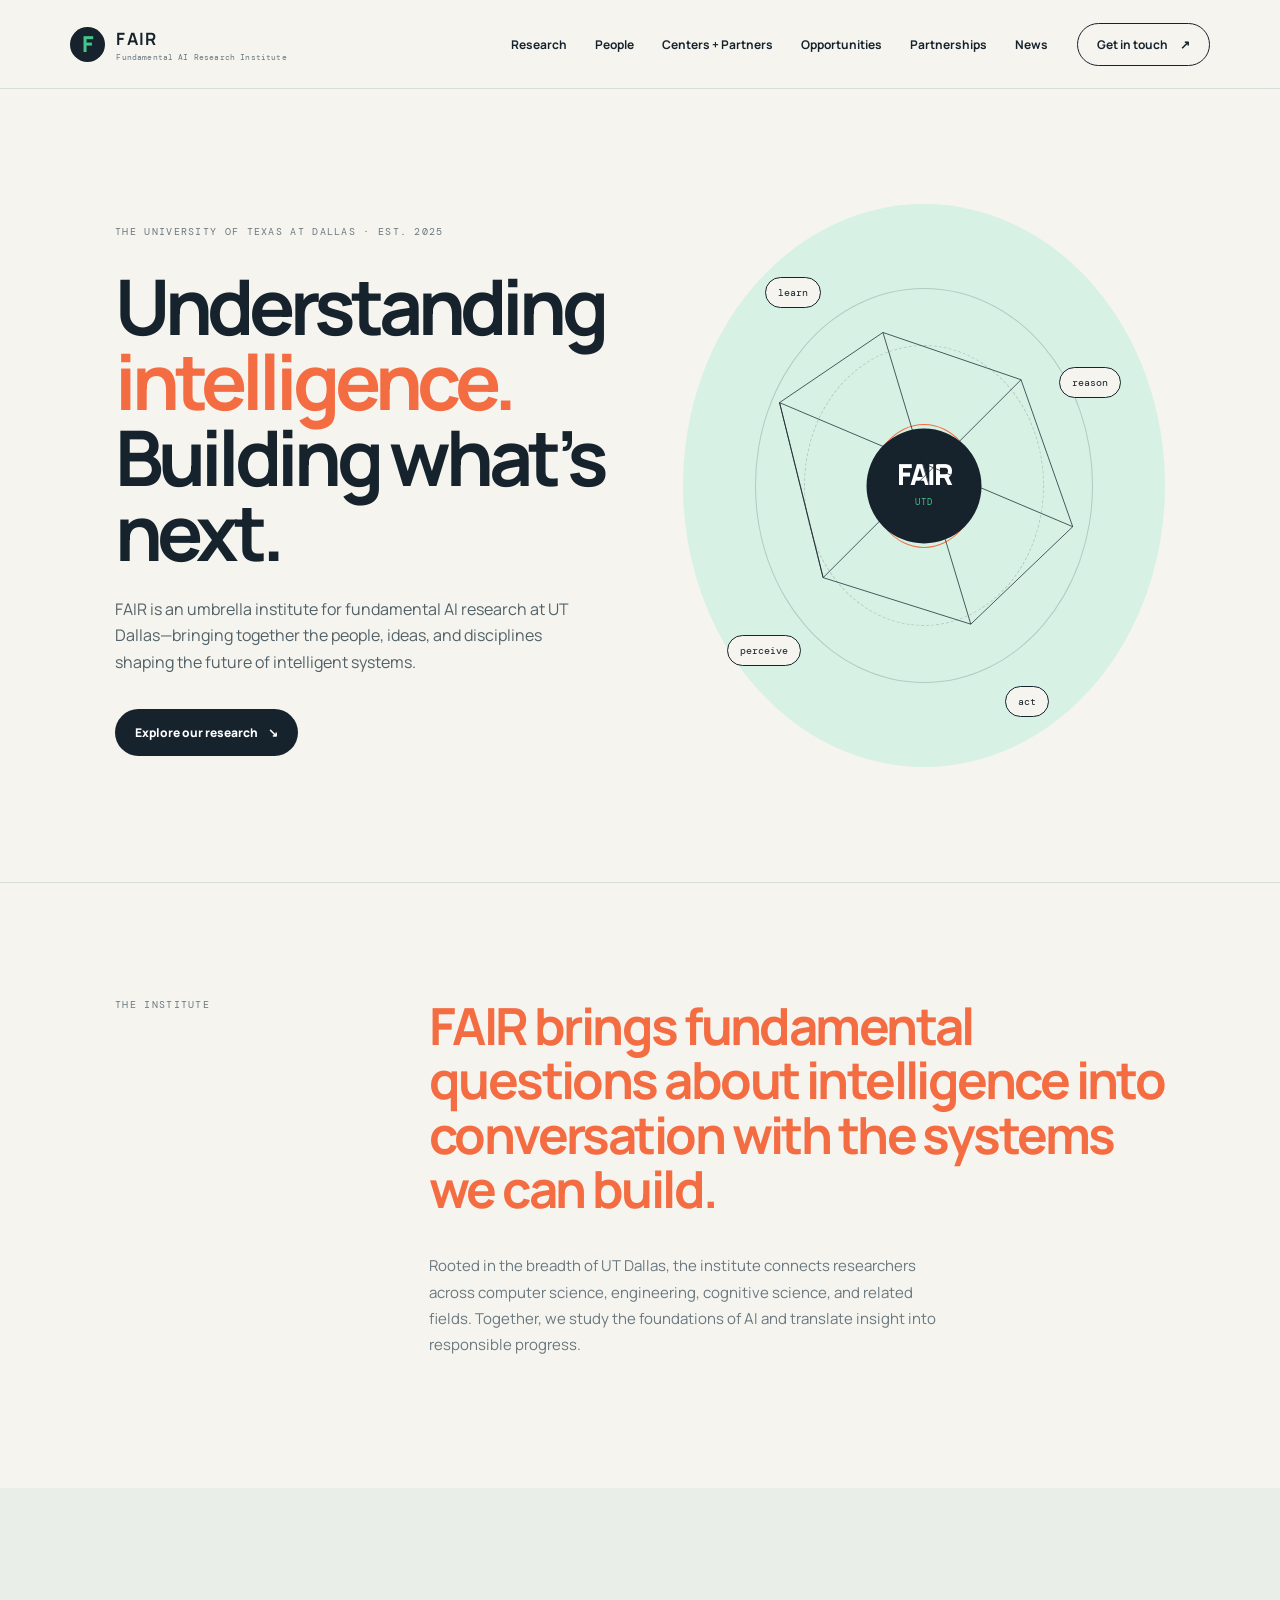
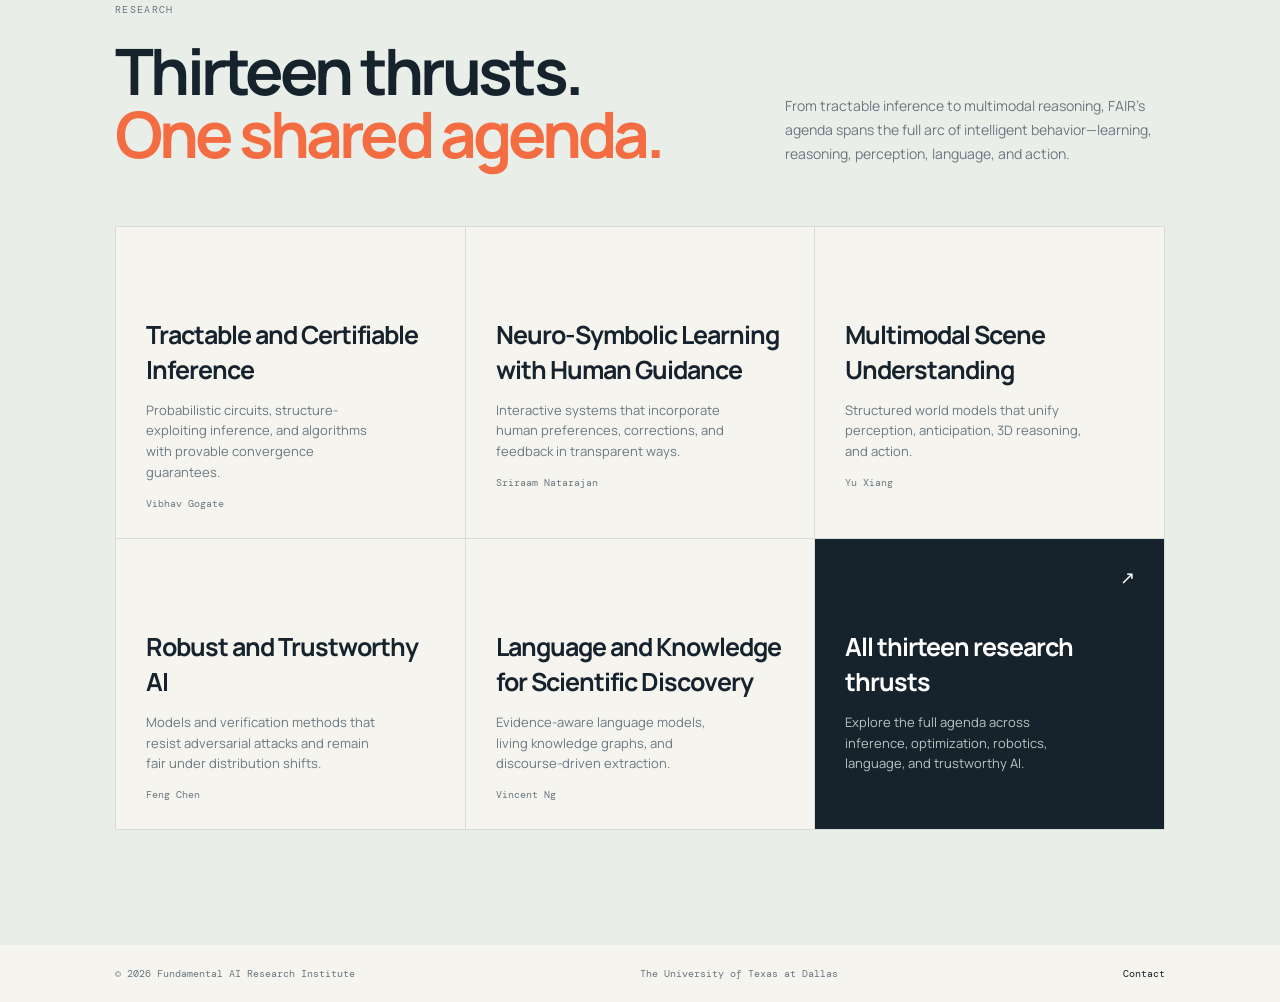
==== commit 98f50665: "fixed minor bugs" ====
--- a/index.html
+++ b/index.html
@@ -52,38 +52,32 @@
   </div>
   <div class="research-grid">
 <a class="research-card" href="research.html">
-  <span class="card-number">01</span>
   <h3>Tractable and Certifiable Inference</h3>
   <p>Probabilistic circuits, structure-exploiting inference, and algorithms with provable convergence guarantees.</p>
   <b>Vibhav Gogate</b>
 </a>
 <a class="research-card" href="research.html">
-  <span class="card-number">02</span>
   <h3>Neuro-Symbolic Learning with Human Guidance</h3>
   <p>Interactive systems that incorporate human preferences, corrections, and feedback in transparent ways.</p>
   <b>Sriraam Natarajan</b>
 </a>
 <a class="research-card" href="research.html">
-  <span class="card-number">05</span>
   <h3>Multimodal Scene Understanding</h3>
   <p>Structured world models that unify perception, anticipation, 3D reasoning, and action.</p>
   <b>Yu Xiang</b>
 </a>
 <a class="research-card" href="research.html">
-  <span class="card-number">06</span>
   <h3>Robust and Trustworthy AI</h3>
   <p>Models and verification methods that resist adversarial attacks and remain fair under distribution shifts.</p>
   <b>Feng Chen</b>
 </a>
 <a class="research-card" href="research.html">
-  <span class="card-number">09</span>
   <h3>Language and Knowledge for Scientific Discovery</h3>
   <p>Evidence-aware language models, living knowledge graphs, and discourse-driven extraction.</p>
   <b>Vincent Ng</b>
 </a>
 <a class="research-card featured" href="research.html">
   <span class="card-arrow">↗</span>
-  <span class="card-number">13</span>
   <h3>All thirteen research thrusts</h3>
   <p>Explore the full agenda across inference, optimization, robotics, language, and trustworthy AI.</p>
 </a>
--- a/styles.css
+++ b/styles.css
@@ -1,5 +1,9 @@
  .name-grid{display:flex;flex-wrap:wrap;justify-content:center;gap:14px;background:transparent;border:0}.name-grid>div{flex:0 0 calc((100% - 28px) / 3);border:1px solid var(--line)}
 @media(max-width:800px){.name-grid>div{flex-basis:100%}}
+.subhero>p,.intro-band p,.thrust-list p,.entity-list p,.partnership-rows p,.opportunity-cards p{font-size:15px !important;line-height:1.7 !important}.profile p{font-size:14px !important;line-height:1.7 !important}.name-grid p,.group-intro{font-size:12px !important;line-height:1.5 !important}.thrust-list b{font-size:12px !important}
+.nav-contact{padding:12px 19px !important}.nav-contact span{margin-left:12px}
+.contact-page{padding:120px 9vw !important}
+@media(max-width:800px){.contact-page{padding:90px 7vw !important}}
 :root{--ink:#16232d;--muted:#6a7880;--paper:#f5f4ef;--green:#45c58b;--mint:#d8f1e5;--line:#d7ddd8;--orange:#f46d42}*{box-sizing:border-box}html{scroll-behavior:smooth}body{margin:0;background:var(--paper);color:var(--ink);font-family:Manrope,Arial,sans-serif}a{color:inherit;text-decoration:none}.site-shell{max-width:1600px;margin:auto;overflow:hidden}.topbar{height:89px;padding:0 5.5vw;display:flex;align-items:center;justify-content:space-between;border-bottom:1px solid var(--line);background:rgba(245,244,239,.92);position:sticky;top:0;z-index:10;backdrop-filter:blur(14px)}.brand{display:flex;align-items:center;gap:11px}.brand-mark{display:grid;place-items:center;width:35px;height:35px;background:var(--ink);color:var(--green);font-size:22px;font-weight:800;border-radius:50%}.brand strong{display:block;font-size:17px;letter-spacing:.08em}.brand small{display:block;font-family:"DM Mono",monospace;font-size:8px;color:var(--muted);letter-spacing:.02em;margin-top:2px}.nav{display:flex;align-items:center;gap:2.2vw;font-size:12px;font-weight:700}.nav a{transition:color .2s}.nav a:hover,.text-link:hover{color:var(--orange)}.nav-contact{border:1px solid var(--ink);padding:11px 15px;border-radius:30px}.nav-contact span,.button span,.text-link span{margin-left:10px}.menu-toggle{display:none}.page-section{padding:115px 9vw}.hero{min-height:690px;padding-top:115px;position:relative;display:flex;justify-content:space-between;align-items:center}.eyebrow,.section-label{font-family:"DM Mono",monospace;text-transform:uppercase;font-size:10px;letter-spacing:.13em;color:var(--muted)}.eyebrow span{color:var(--green);padding:0 8px}.hero h1{font-size:clamp(48px,6vw,92px);line-height:.98;letter-spacing:-.065em;margin:30px 0 27px;font-weight:700}.hero h1 em,.section-heading em,.display-copy,.dark-band em,.partnership-content em,.education em,.news em,.contact em{color:var(--orange);font-style:normal}.hero-intro{max-width:470px;font-size:16px;line-height:1.65;color:#516168;margin-bottom:34px}.button{display:inline-flex;align-items:center;padding:15px 20px;border-radius:30px;font-size:12px;font-weight:800;transition:transform .2s,background .2s}.button:hover{transform:translateY(-3px)}.button-dark{background:var(--ink);color:white}.button-dark:hover{background:#243740}.hero-visual{width:min(44vw,570px);height:min(44vw,570px);min-width:370px;position:relative;background:var(--mint);border-radius:50%}.orbit{border:1px solid rgba(22,35,45,.19);border-radius:50%;position:absolute;inset:15%}.orbit-two{inset:25%;border-style:dashed}.orbit-three{inset:39%;border-color:var(--orange)}.core{position:absolute;left:50%;top:50%;transform:translate(-50%,-50%);width:115px;height:115px;border-radius:50%;display:grid;place-content:center;text-align:center;background:var(--ink);color:white;font-size:29px;line-height:.7;font-weight:800;letter-spacing:-.08em}.core span{font:9px "DM Mono";color:var(--green);letter-spacing:.08em;margin-top:11px}.constellation{position:absolute;inset:4%;width:92%;height:92%;fill:none;stroke:var(--ink);stroke-width:1}.node{position:absolute;background:var(--paper);border:1px solid var(--ink);padding:8px 12px;border-radius:20px;font:10px "DM Mono"}.node-a{top:13%;left:17%}.node-b{top:29%;right:9%}.node-c{bottom:18%;left:9%}.node-d{bottom:9%;right:24%}.scroll-cue{position:absolute;bottom:44px;left:9vw;display:flex;gap:10px;align-items:center;color:var(--muted);font:10px "DM Mono"}.scroll-cue span{display:block;width:28px;border-top:1px solid var(--orange)}.statement{border-top:1px solid var(--line);display:grid;grid-template-columns:25% 1fr;gap:4vw}.statement-content{max-width:850px}.display-copy{font-size:clamp(31px,4vw,58px);line-height:1.06;letter-spacing:-.05em;margin:0 0 38px;font-weight:700}.body-copy{max-width:510px;font-size:15px;line-height:1.75;color:var(--muted)}.section-heading{display:flex;justify-content:space-between;align-items:flex-end;margin-bottom:60px}.section-heading h2,.partnership-content h2,.education h2,.news h2,.contact h2{font-size:clamp(40px,5vw,72px);line-height:.98;letter-spacing:-.06em;margin:24px 0 0}.section-heading>p{max-width:380px;color:var(--muted);font-size:14px;line-height:1.7;margin:0}.research{background:#e9eee9}.research-grid{display:grid;grid-template-columns:repeat(3,1fr);gap:1px;background:var(--line);border:1px solid var(--line)}.research-card{min-height:250px;background:var(--paper);padding:28px 30px;position:relative;transition:background .25s,transform .25s}.research-card:hover{background:var(--mint);transform:translateY(-4px);z-index:1}.research-card.featured{background:var(--ink);color:white}.research-card.featured p{color:#b9c5c2}.card-number,.people-list span,.opportunity-stack span{font:10px "DM Mono";color:var(--orange)}.research-card h3{font-size:25px;letter-spacing:-.04em;margin:62px 0 12px}.research-card p{font-size:13px;line-height:1.6;color:var(--muted);max-width:240px}.card-arrow{position:absolute;right:29px;top:26px;font-size:18px}.people{background:var(--paper)}.people-list{border-top:1px solid var(--ink)}.people-list>div{display:grid;grid-template-columns:8% 45% 1fr;align-items:center;padding:24px 0;border-bottom:1px solid var(--line)}.people-list h3{margin:0;font-size:22px;letter-spacing:-.04em}.people-list p{margin:0;color:var(--muted);font-size:12px}.pending-note{font:10px "DM Mono";color:var(--muted);margin-top:28px}.dark-band{background:var(--ink);color:white}.dark-band .section-label{color:#8ea29e}.dark-band-grid,.partnership-content,.education-grid{display:grid;grid-template-columns:1fr 1fr;gap:8vw;margin-top:25px}.dark-band h2{font-size:clamp(42px,5vw,76px);line-height:.98;letter-spacing:-.065em;margin:0}.dark-band p,.partnership-content p,.education p{color:#aebdb9;line-height:1.75;font-size:15px;max-width:400px}.text-link{display:inline-block;margin-top:30px;color:var(--green);font:12px "DM Mono"}.partner-lines{display:grid;grid-template-columns:repeat(4,1fr);gap:12px;border-top:1px solid #3a4b50;margin-top:115px;padding-top:20px;color:#93a5a2;font:10px "DM Mono"}.partnerships{background:var(--green)}.partnership-content h2{margin-top:25px}.partnership-content p{color:#245345}.partnership-content .small-copy{font-size:12px;margin-top:22px}.button-outline{border:1px solid var(--ink);margin-top:15px}.button-outline:hover{background:var(--ink);color:white}.education-grid{margin-top:25px}.education h2{margin:0}.opportunity-stack>div{display:grid;grid-template-columns:12% 1fr;grid-template-rows:auto auto;border-top:1px solid var(--line);padding:20px 0}.opportunity-stack span{grid-row:1 / 3}.opportunity-stack h3{font-size:20px;margin:0}.opportunity-stack p{font-size:12px;margin:5px 0 0}.news{background:#e9eee9}.news-intro{display:flex;justify-content:space-between;align-items:flex-end;margin-top:25px}.news-intro h2{margin:0}.news-intro p{color:var(--muted);font-size:14px;max-width:300px;line-height:1.6}.empty-news{margin-top:65px;min-height:160px;border-top:1px solid var(--line);display:flex;justify-content:space-between;align-items:flex-start;padding-top:20px}.empty-news span{color:var(--orange);font:10px "DM Mono";text-transform:uppercase}.empty-news p{color:var(--muted);font-size:13px}.contact{background:var(--orange);color:var(--ink);position:relative;overflow:hidden}.contact .section-label{color:#73402d}.contact h2{position:relative}.contact>p{position:relative;max-width:400px;font-size:15px;line-height:1.7;margin:35px 0}.button-light{background:var(--ink);color:white;position:relative}.contact-orb{position:absolute;right:-10%;top:3%;width:480px;height:480px;border:1px solid rgba(22,35,45,.3);border-radius:50%;box-shadow:0 0 0 70px rgba(22,35,45,.04),0 0 0 140px rgba(22,35,45,.04)}.contact-footer{border-top:1px solid rgba(22,35,45,.35);margin-top:120px;padding-top:18px;display:flex;justify-content:space-between;font:10px "DM Mono"}.footer{display:flex;justify-content:space-between;padding:22px 9vw;color:var(--muted);font:10px "DM Mono"}.footer a{color:var(--ink)}
 @media(max-width:800px){.topbar{height:73px;padding:0 6vw}.menu-toggle{display:flex;background:none;border:0;flex-direction:column;gap:5px;padding:8px}.menu-toggle span{width:24px;border-top:2px solid var(--ink)}.nav{display:none;position:absolute;top:73px;left:0;right:0;padding:20px 6vw 25px;background:var(--paper);border-bottom:1px solid var(--line);flex-direction:column;align-items:flex-start;gap:20px}.nav.open{display:flex}.hero{padding-top:80px;display:block;min-height:auto}.hero h1{font-size:52px}.hero-visual{width:75vw;height:75vw;min-width:0;margin:65px auto 25px}.scroll-cue{display:none}.page-section{padding:80px 7vw}.statement{display:block}.statement .section-label{margin-bottom:35px}.section-heading,.news-intro{display:block}.section-heading>p{margin-top:28px}.research-grid{grid-template-columns:1fr 1fr}.research-card{min-height:220px;padding:22px}.research-card h3{font-size:21px;margin-top:47px}.people-list>div{grid-template-columns:12% 1fr;gap:10px}.people-list p{grid-column:2}.dark-band-grid,.partnership-content,.education-grid{grid-template-columns:1fr;gap:25px}.partner-lines{grid-template-columns:1fr 1fr;margin-top:70px;gap:20px}.contact-orb{right:-35%;top:15%;width:360px;height:360px}.contact-footer{margin-top:80px;gap:20px;flex-direction:column}.footer{padding:20px 7vw;gap:12px;flex-wrap:wrap}}
 @media(max-width:480px){.research-grid{grid-template-columns:1fr}.hero-visual{width:86vw;height:86vw}.node{font-size:8px;padding:6px 8px}.brand small{font-size:7px}.hero h1{font-size:46px}}
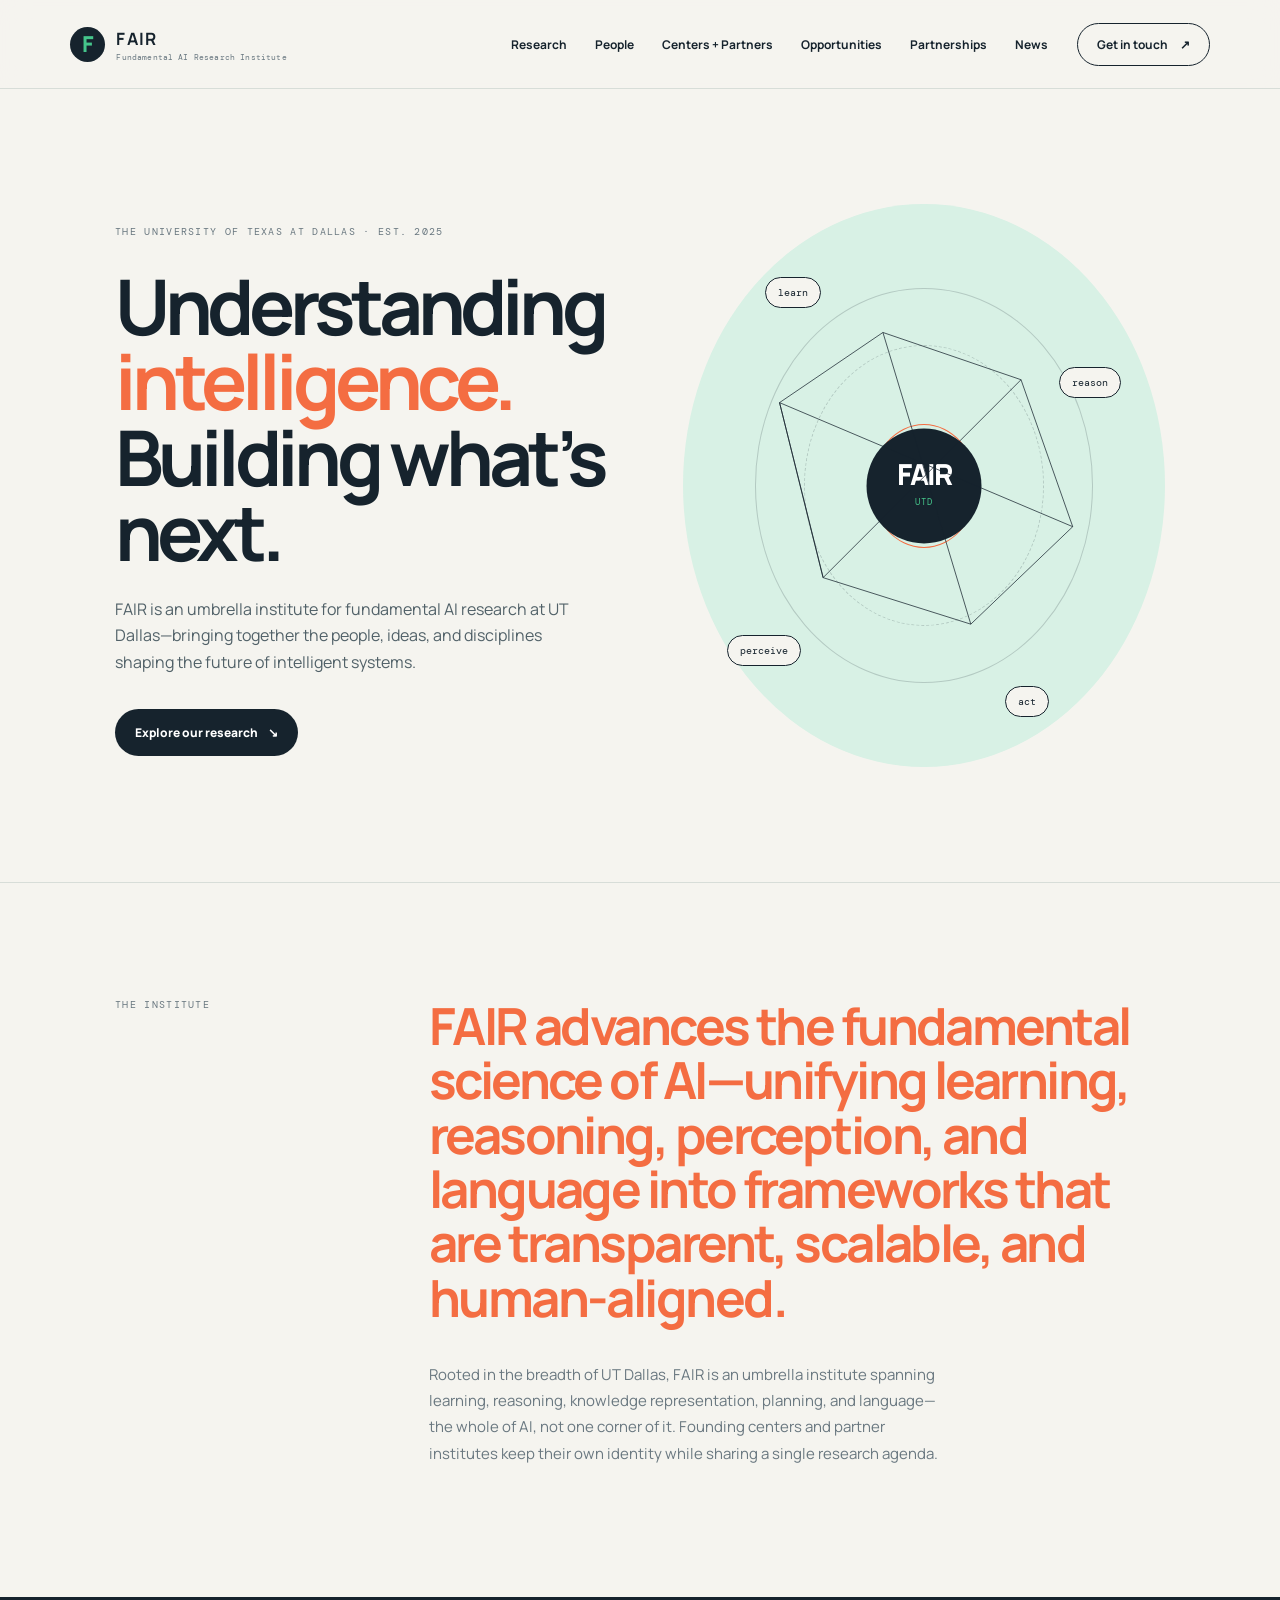
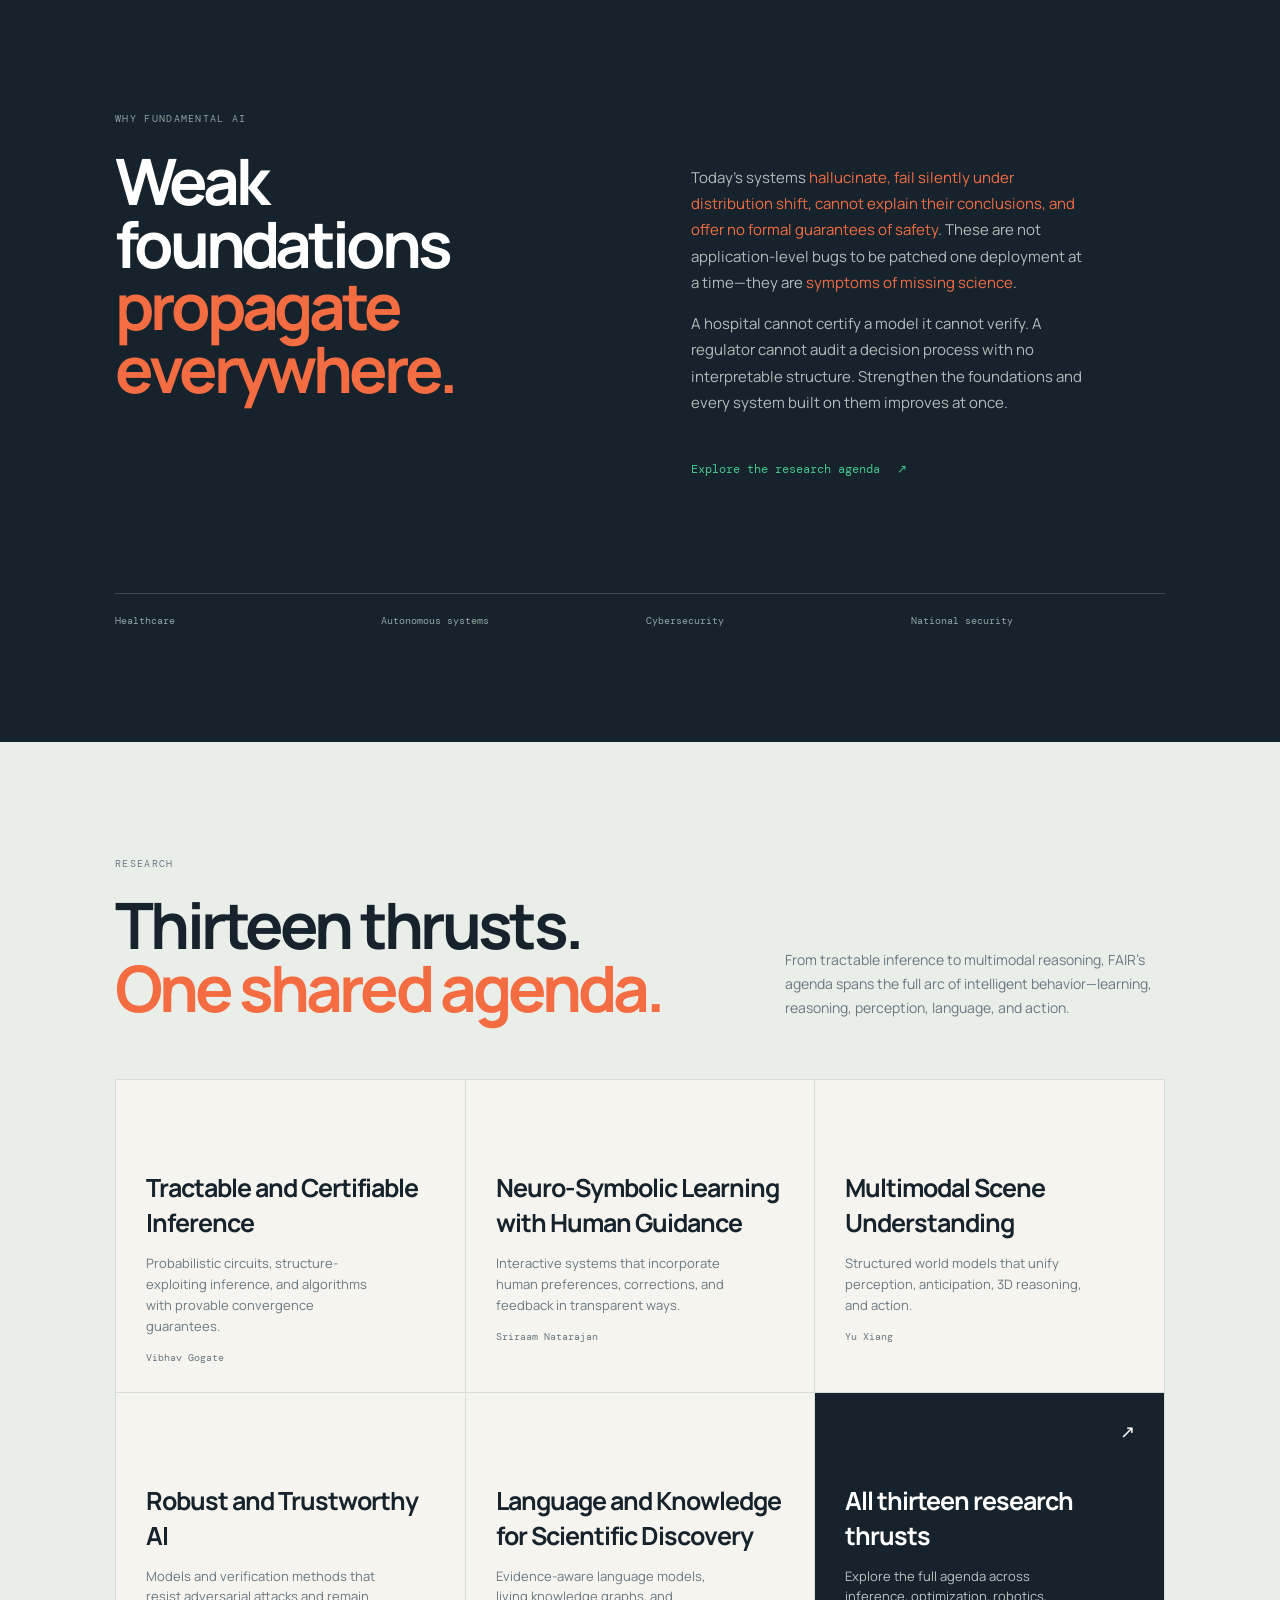
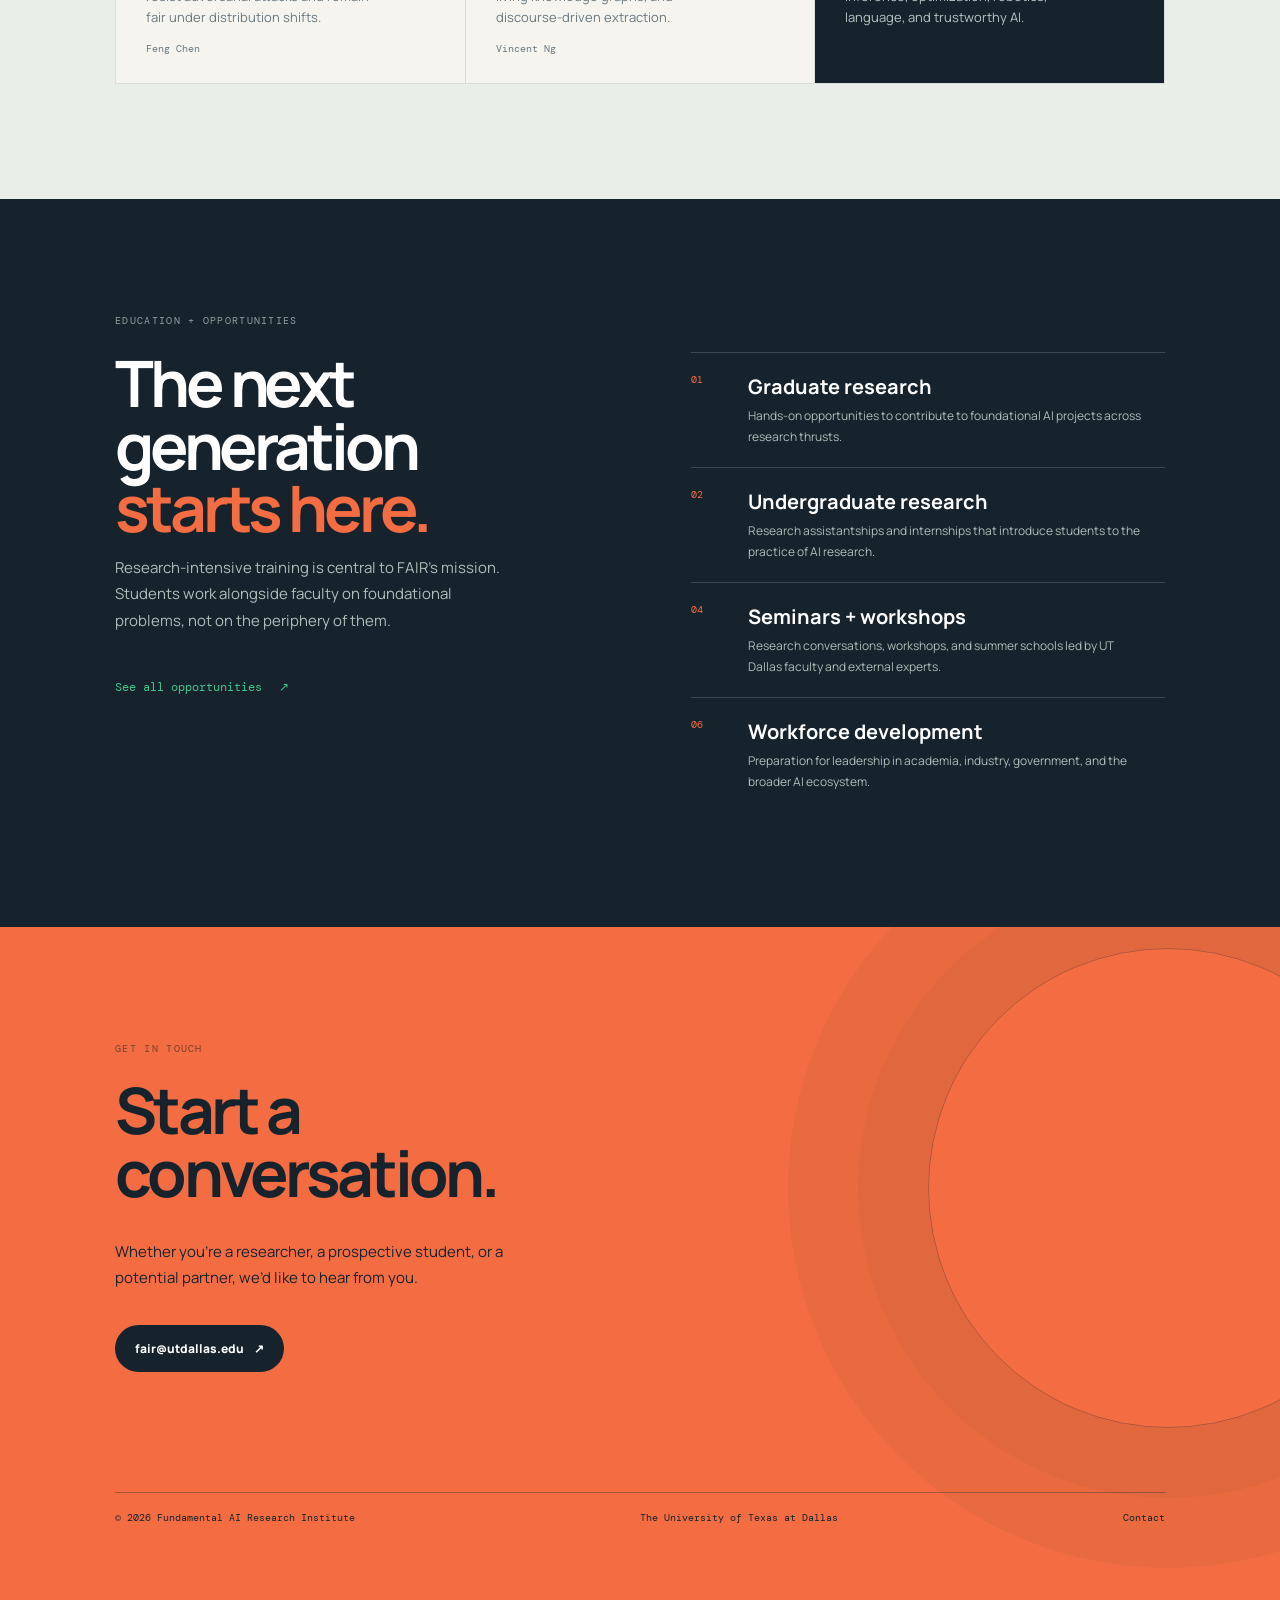
==== commit fd54b206: "Build out the home page: why, research context, education, and contact The home page was two section" ====
--- a/index.html
+++ b/index.html
@@ -34,13 +34,25 @@
     <p class="eyebrow">The University of Texas at Dallas · Est. 2025</p>
     <h1>Understanding<br><em>intelligence.</em><br>Building what’s next.</h1>
     <p class="hero-intro">FAIR is an umbrella institute for fundamental AI research at UT Dallas—bringing together the people, ideas, and disciplines shaping the future of intelligent systems.</p>
-    <a class="button button-dark" href="research.html">Explore our research <span>↘</span></a>
-  </div>
-  <div class="hero-visual"><div class="orbit orbit-one"></div><div class="orbit orbit-two"></div><div class="orbit orbit-three"></div><div class="core">FAIR<span>UTD</span></div><span class="node node-a">learn</span><span class="node node-b">reason</span><span class="node node-c">perceive</span><span class="node node-d">act</span><svg class="constellation" viewBox="0 0 600 600" aria-hidden="true"><path d="M105 187L245 92 432 156 502 355 364 487 164 424zM245 92l119 395M432 156L164 424M105 187l397 168M105 187l59 237" /></svg></div>
+  <a class="button button-dark" href="research.html">Explore our research <span>↘</span></a>
+</div>
+  <div class="hero-visual" aria-label="FAIR research dimensions"><div class="orbit orbit-one"></div><div class="orbit orbit-two"></div><div class="orbit orbit-three"></div><div class="core">FAIR<span>UTD</span></div><span class="node node-a">learn</span><span class="node node-b">reason</span><span class="node node-c">perceive</span><span class="node node-d">act</span><svg class="constellation" viewBox="0 0 600 600" aria-hidden="true"><path d="M105 187L245 92 432 156 502 355 364 487 164 424zM245 92l119 395M432 156L164 424M105 187l397 168M105 187l59 237" /></svg></div>
 </section>
 <section class="statement page-section">
   <div class="section-label">The institute</div>
-  <div class="statement-content"><p class="display-copy">FAIR brings fundamental questions about intelligence into conversation with the systems we can build.</p><p class="body-copy">Rooted in the breadth of UT Dallas, the institute connects researchers across computer science, engineering, cognitive science, and related fields. Together, we study the foundations of AI and translate insight into responsible progress.</p></div>
+  <div class="statement-content"><p class="display-copy">FAIR advances the fundamental science of AI—unifying learning, reasoning, perception, and language into frameworks that are transparent, scalable, and human-aligned.</p><p class="body-copy">Rooted in the breadth of UT Dallas, FAIR is an umbrella institute spanning learning, reasoning, knowledge representation, planning, and language—the whole of AI, not one corner of it. Founding centers and partner institutes keep their own identity while sharing a single research agenda.</p></div>
+</section>
+<section class="dark-band page-section" id="why">
+  <div class="section-label">Why fundamental AI</div>
+  <div class="dark-band-grid">
+    <h2>Weak foundations<br><em>propagate everywhere.</em></h2>
+    <div>
+      <p>Today’s systems <em>hallucinate, fail silently under distribution shift, cannot explain their conclusions, and offer no formal guarantees of safety</em>. These are not application-level bugs to be patched one deployment at a time—they are <em>symptoms of missing science</em>.</p>
+      <p>A hospital cannot certify a model it cannot verify. A regulator cannot audit a decision process with no interpretable structure. Strengthen the foundations and every system built on them improves at once.</p>
+      <a class="text-link" href="research.html">Explore the research agenda <span>↗</span></a>
+    </div>
+  </div>
+  <div class="partner-lines"><span>Healthcare</span><span>Autonomous systems</span><span>Cybersecurity</span><span>National security</span></div>
 </section>
 <section class="research page-section" id="research">
   <div class="section-heading">
@@ -84,13 +96,28 @@
 
   </div>
 </section>
+<section class="education dark-band page-section" id="education">
+  <div class="section-label">Education + opportunities</div>
+  <div class="education-grid">
+    <div>
+      <h2>The next generation<br><em>starts here.</em></h2>
+      <p>Research-intensive training is central to FAIR’s mission. Students work alongside faculty on foundational problems, not on the periphery of them.</p>
+      <a class="text-link" href="opportunities.html">See all opportunities <span>↗</span></a>
+    </div>
+    <div class="opportunity-stack"><div><span>01</span><h3>Graduate research</h3><p>Hands-on opportunities to contribute to foundational AI projects across research thrusts.</p></div><div><span>02</span><h3>Undergraduate research</h3><p>Research assistantships and internships that introduce students to the practice of AI research.</p></div><div><span>04</span><h3>Seminars + workshops</h3><p>Research conversations, workshops, and summer schools led by UT Dallas faculty and external experts.</p></div><div><span>06</span><h3>Workforce development</h3><p>Preparation for leadership in academia, industry, government, and the broader AI ecosystem.</p></div></div>
+  </div>
+</section>
+<section class="contact page-section" id="contact">
+  <div class="contact-orb" aria-hidden="true"></div>
+  <div class="section-label">Get in touch</div>
+  <h2>Start a<br><em>conversation.</em></h2>
+  <p>Whether you’re a researcher, a prospective student, or a potential partner, we’d like to hear from you.</p>
+  <a class="button button-light" href="mailto:fair@utdallas.edu">fair@utdallas.edu <span>↗</span></a>
+  <div class="contact-footer"><span>© 2026 Fundamental AI Research Institute</span><span>The University of Texas at Dallas</span><a href="contact.html">Contact</a></div>
+</section>
 
     </main>
-    <footer class="footer">
-      <span>© 2026 Fundamental AI Research Institute</span>
-      <span>The University of Texas at Dallas</span>
-      <a href="contact.html">Contact</a>
-    </footer>
+    
   </div>
   <script src="app.js"></script>
 </body>
--- a/styles.css
+++ b/styles.css
@@ -1,5 +1,7 @@
  .name-grid{display:flex;flex-wrap:wrap;justify-content:center;gap:14px;background:transparent;border:0}.name-grid>div{flex:0 0 calc((100% - 28px) / 3);border:1px solid var(--line)}
 @media(max-width:800px){.name-grid>div{flex-basis:100%}}
+.entity-list>div{grid-template-columns:7% minmax(0,55%) 1fr !important}.entity-list h3{white-space:normal}.entity-list p{margin-top:0}
+@media(max-width:800px){.entity-list>div{grid-template-columns:12% 1fr}.entity-list h3{white-space:normal}.entity-list p{grid-column:2}}
 .subhero>p,.intro-band p,.thrust-list p,.entity-list p,.partnership-rows p,.opportunity-cards p{font-size:15px !important;line-height:1.7 !important}.profile p{font-size:14px !important;line-height:1.7 !important}.name-grid p,.group-intro{font-size:12px !important;line-height:1.5 !important}.thrust-list b{font-size:12px !important}
 .nav-contact{padding:12px 19px !important}.nav-contact span{margin-left:12px}
 .contact-page{padding:120px 9vw !important}
@@ -18,3 +20,7 @@
 .nav a.active{color:var(--orange)}.subhero{padding:125px 9vw 105px;background:var(--ink);color:white}.subhero .section-label{color:#91a49f}.subhero h1{font-size:clamp(52px,7vw,100px);line-height:.95;letter-spacing:-.07em;margin:28px 0}.subhero h1 em{color:var(--green);font-style:normal}.subhero>p{max-width:480px;color:#b6c4c0;font-size:16px;line-height:1.7}.subhero.compact{min-height:450px}.orange-hero{background:var(--orange);color:var(--ink)}.orange-hero .section-label{color:#72412f}.orange-hero h1 em{color:var(--ink)}.orange-hero>p{color:#51372f}.content-page{padding:100px 9vw}.intro-band{display:grid;grid-template-columns:1fr 1fr;gap:8vw;padding-bottom:65px;border-bottom:1px solid var(--line)}.intro-band h2{font-size:clamp(40px,5vw,70px);line-height:.98;letter-spacing:-.06em;margin:0}.intro-band h2 em{font-style:normal;color:var(--orange)}.intro-band p{max-width:410px;color:var(--muted);line-height:1.75;font-size:15px;margin:0}.thrust-list article,.entity-list>div,.partnership-rows>div{display:grid;grid-template-columns:8% 1fr 22%;gap:20px;padding:28px 0;border-bottom:1px solid var(--line);align-items:start}.thrust-list article>span,.entity-list span,.partnership-rows>div>span{font:11px "DM Mono";color:var(--orange)}.thrust-list h3,.entity-list h3,.partnership-rows h3{margin:0;font-size:20px;letter-spacing:-.03em}.thrust-list p,.entity-list p,.partnership-rows p{color:var(--muted);font-size:13px;line-height:1.6;margin:8px 0 0;max-width:600px}.thrust-list b{font:11px "DM Mono";font-weight:400;color:var(--muted);text-align:right}.people-group{padding:65px 0 0}.people-group>h2{font-size:clamp(30px,3vw,44px);letter-spacing:-.05em;margin:0 0 25px}.profile-grid{display:grid;grid-template-columns:1fr 1fr;gap:1px;background:var(--line)}.profile{background:var(--paper);padding:30px}.featured-profile{background:var(--mint)}.profile>span,.name-grid p,.group-intro{color:var(--muted);font:10px "DM Mono";text-transform:uppercase;letter-spacing:.08em}.profile h3{font-size:30px;letter-spacing:-.05em;margin:45px 0 10px}.profile p{max-width:340px;color:#506168;font-size:13px;line-height:1.65}.name-grid{display:grid;grid-template-columns:repeat(3,1fr);gap:1px;background:var(--line);border:1px solid var(--line)}.name-grid>div{background:var(--paper);padding:23px}.name-grid h3{margin:0;font-size:17px}.name-grid p{font-size:9px;line-height:1.4;margin:8px 0 0;text-transform:none;letter-spacing:0}.group-intro{font-size:11px;line-height:1.7;text-transform:none;max-width:610px}.faculty-cloud{font-size:21px;line-height:1.9;letter-spacing:-.03em;max-width:1000px}.partner-intro{margin-top:110px}.entity-list>div{grid-template-columns:8% 42% 1fr}.partner-list p{margin-top:0}.opportunity-cards{display:grid;grid-template-columns:repeat(3,1fr);gap:1px;background:var(--line);margin-top:65px}.opportunity-cards article{background:var(--paper);padding:28px;min-height:225px}.opportunity-cards span{font:11px "DM Mono";color:var(--orange)}.opportunity-cards h3{margin:58px 0 10px;font-size:20px}.opportunity-cards p{color:var(--muted);font-size:13px;line-height:1.6;margin:0}.callout,.application-band{background:var(--green);margin-top:80px;padding:45px}.callout>span{font:10px "DM Mono";text-transform:uppercase}.callout h2,.application-band h2{font-size:clamp(37px,4vw,60px);letter-spacing:-.06em;line-height:.98;margin:28px 0}.partnership-rows{margin-top:65px}.partnership-rows>div{grid-template-columns:8% 1fr}.application-band{background:var(--orange)}.application-band p{max-width:380px;color:#51372f;font-size:14px;line-height:1.7;margin:0 0 25px}.large-empty{padding:80px 0 140px;display:block}.large-empty h2{font-size:clamp(45px,6vw,82px);line-height:.95;letter-spacing:-.07em;margin:40px 0 25px}.large-empty h2 em{color:var(--orange);font-style:normal}.large-empty p{color:var(--muted);font-size:15px}.contact-page{min-height:720px;padding-top:120px}.contact-page h1{font-size:clamp(52px,7vw,100px);line-height:.95;letter-spacing:-.07em;margin:28px 0}.contact-page h1 em{color:var(--ink);font-style:normal}.contact-page>p{max-width:420px;font-size:16px;line-height:1.7;margin:35px 0}.contact-details{display:grid;grid-template-columns:1fr 1fr;gap:8vw;border-top:1px solid rgba(22,35,45,.3);margin-top:120px;padding-top:20px}.contact-details span{font:10px "DM Mono";text-transform:uppercase}.contact-details p{font-size:13px;line-height:1.65}.contact-details small{font-size:10px}.contact-details a{text-decoration:underline}@media(max-width:800px){.subhero{padding:90px 7vw 75px;min-height:390px}.content-page{padding:70px 7vw}.intro-band,.profile-grid,.contact-details{grid-template-columns:1fr;gap:28px}.thrust-list article,.entity-list>div{grid-template-columns:12% 1fr}.thrust-list b{grid-column:2;text-align:left}.name-grid,.opportunity-cards{grid-template-columns:1fr 1fr}.opportunity-cards article{min-height:195px;padding:22px}.opportunity-cards h3{margin-top:38px;font-size:18px}.faculty-cloud{font-size:18px}.partner-intro{margin-top:75px}.partnership-rows>div{grid-template-columns:12% 1fr}.contact-page{padding-top:90px}.contact-details{margin-top:85px}}@media(max-width:480px){.name-grid,.opportunity-cards{grid-template-columns:1fr}.faculty-cloud{font-size:16px}}
 
 .research-card b{display:block;margin-top:14px;font:10px "DM Mono";font-weight:400;color:var(--muted)}
+
+.education .opportunity-stack>div{border-color:#3a4b50}
+
+.contact h2 em{color:var(--ink)}
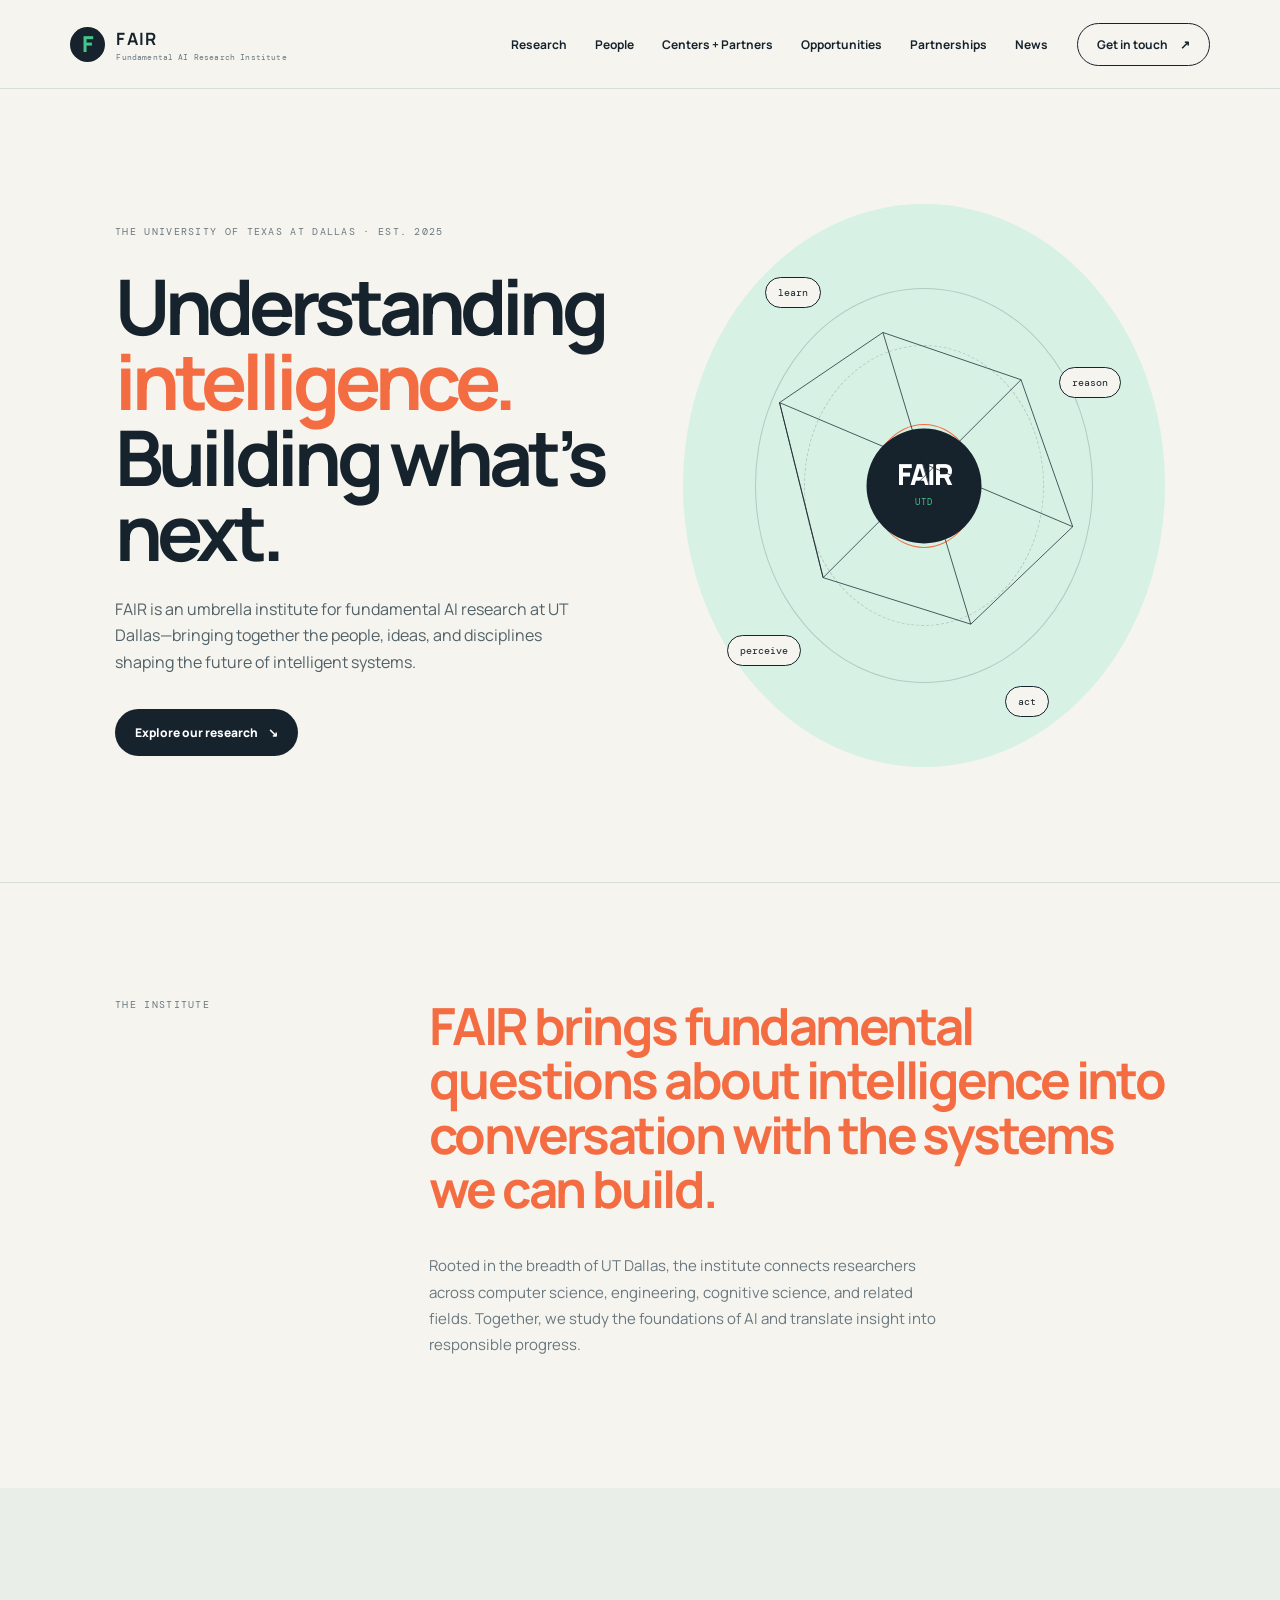
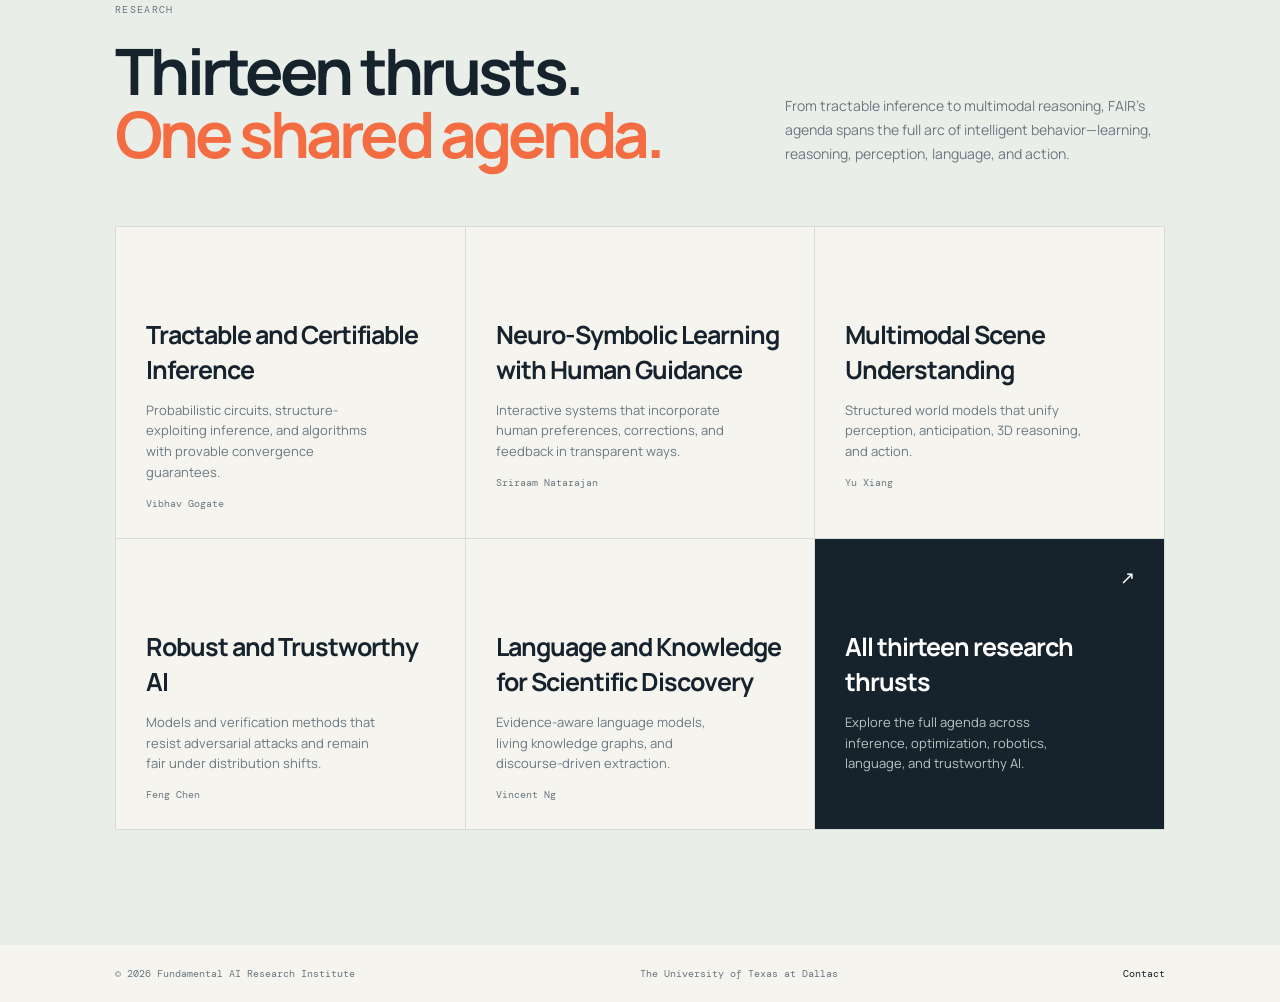
==== commit dc052f1d: "fixed yaml config errors" ====
--- a/index.html
+++ b/index.html
@@ -40,19 +40,7 @@
 </section>
 <section class="statement page-section">
   <div class="section-label">The institute</div>
-  <div class="statement-content"><p class="display-copy">FAIR advances the fundamental science of AI—unifying learning, reasoning, perception, and language into frameworks that are transparent, scalable, and human-aligned.</p><p class="body-copy">Rooted in the breadth of UT Dallas, FAIR is an umbrella institute spanning learning, reasoning, knowledge representation, planning, and language—the whole of AI, not one corner of it. Founding centers and partner institutes keep their own identity while sharing a single research agenda.</p></div>
-</section>
-<section class="dark-band page-section" id="why">
-  <div class="section-label">Why fundamental AI</div>
-  <div class="dark-band-grid">
-    <h2>Weak foundations<br><em>propagate everywhere.</em></h2>
-    <div>
-      <p>Today’s systems <em>hallucinate, fail silently under distribution shift, cannot explain their conclusions, and offer no formal guarantees of safety</em>. These are not application-level bugs to be patched one deployment at a time—they are <em>symptoms of missing science</em>.</p>
-      <p>A hospital cannot certify a model it cannot verify. A regulator cannot audit a decision process with no interpretable structure. Strengthen the foundations and every system built on them improves at once.</p>
-      <a class="text-link" href="research.html">Explore the research agenda <span>↗</span></a>
-    </div>
-  </div>
-  <div class="partner-lines"><span>Healthcare</span><span>Autonomous systems</span><span>Cybersecurity</span><span>National security</span></div>
+  <div class="statement-content"><p class="display-copy">FAIR brings fundamental questions about intelligence into conversation with the systems we can build.</p><p class="body-copy">Rooted in the breadth of UT Dallas, the institute connects researchers across computer science, engineering, cognitive science, and related fields. Together, we study the foundations of AI and translate insight into responsible progress.</p></div>
 </section>
 <section class="research page-section" id="research">
   <div class="section-heading">
@@ -96,28 +84,13 @@
 
   </div>
 </section>
-<section class="education dark-band page-section" id="education">
-  <div class="section-label">Education + opportunities</div>
-  <div class="education-grid">
-    <div>
-      <h2>The next generation<br><em>starts here.</em></h2>
-      <p>Research-intensive training is central to FAIR’s mission. Students work alongside faculty on foundational problems, not on the periphery of them.</p>
-      <a class="text-link" href="opportunities.html">See all opportunities <span>↗</span></a>
-    </div>
-    <div class="opportunity-stack"><div><span>01</span><h3>Graduate research</h3><p>Hands-on opportunities to contribute to foundational AI projects across research thrusts.</p></div><div><span>02</span><h3>Undergraduate research</h3><p>Research assistantships and internships that introduce students to the practice of AI research.</p></div><div><span>04</span><h3>Seminars + workshops</h3><p>Research conversations, workshops, and summer schools led by UT Dallas faculty and external experts.</p></div><div><span>06</span><h3>Workforce development</h3><p>Preparation for leadership in academia, industry, government, and the broader AI ecosystem.</p></div></div>
-  </div>
-</section>
-<section class="contact page-section" id="contact">
-  <div class="contact-orb" aria-hidden="true"></div>
-  <div class="section-label">Get in touch</div>
-  <h2>Start a<br><em>conversation.</em></h2>
-  <p>Whether you’re a researcher, a prospective student, or a potential partner, we’d like to hear from you.</p>
-  <a class="button button-light" href="mailto:fair@utdallas.edu">fair@utdallas.edu <span>↗</span></a>
-  <div class="contact-footer"><span>© 2026 Fundamental AI Research Institute</span><span>The University of Texas at Dallas</span><a href="contact.html">Contact</a></div>
-</section>
 
     </main>
-    
+    <footer class="footer">
+      <span>© 2026 Fundamental AI Research Institute</span>
+      <span>The University of Texas at Dallas</span>
+      <a href="contact.html">Contact</a>
+    </footer>
   </div>
   <script src="app.js"></script>
 </body>
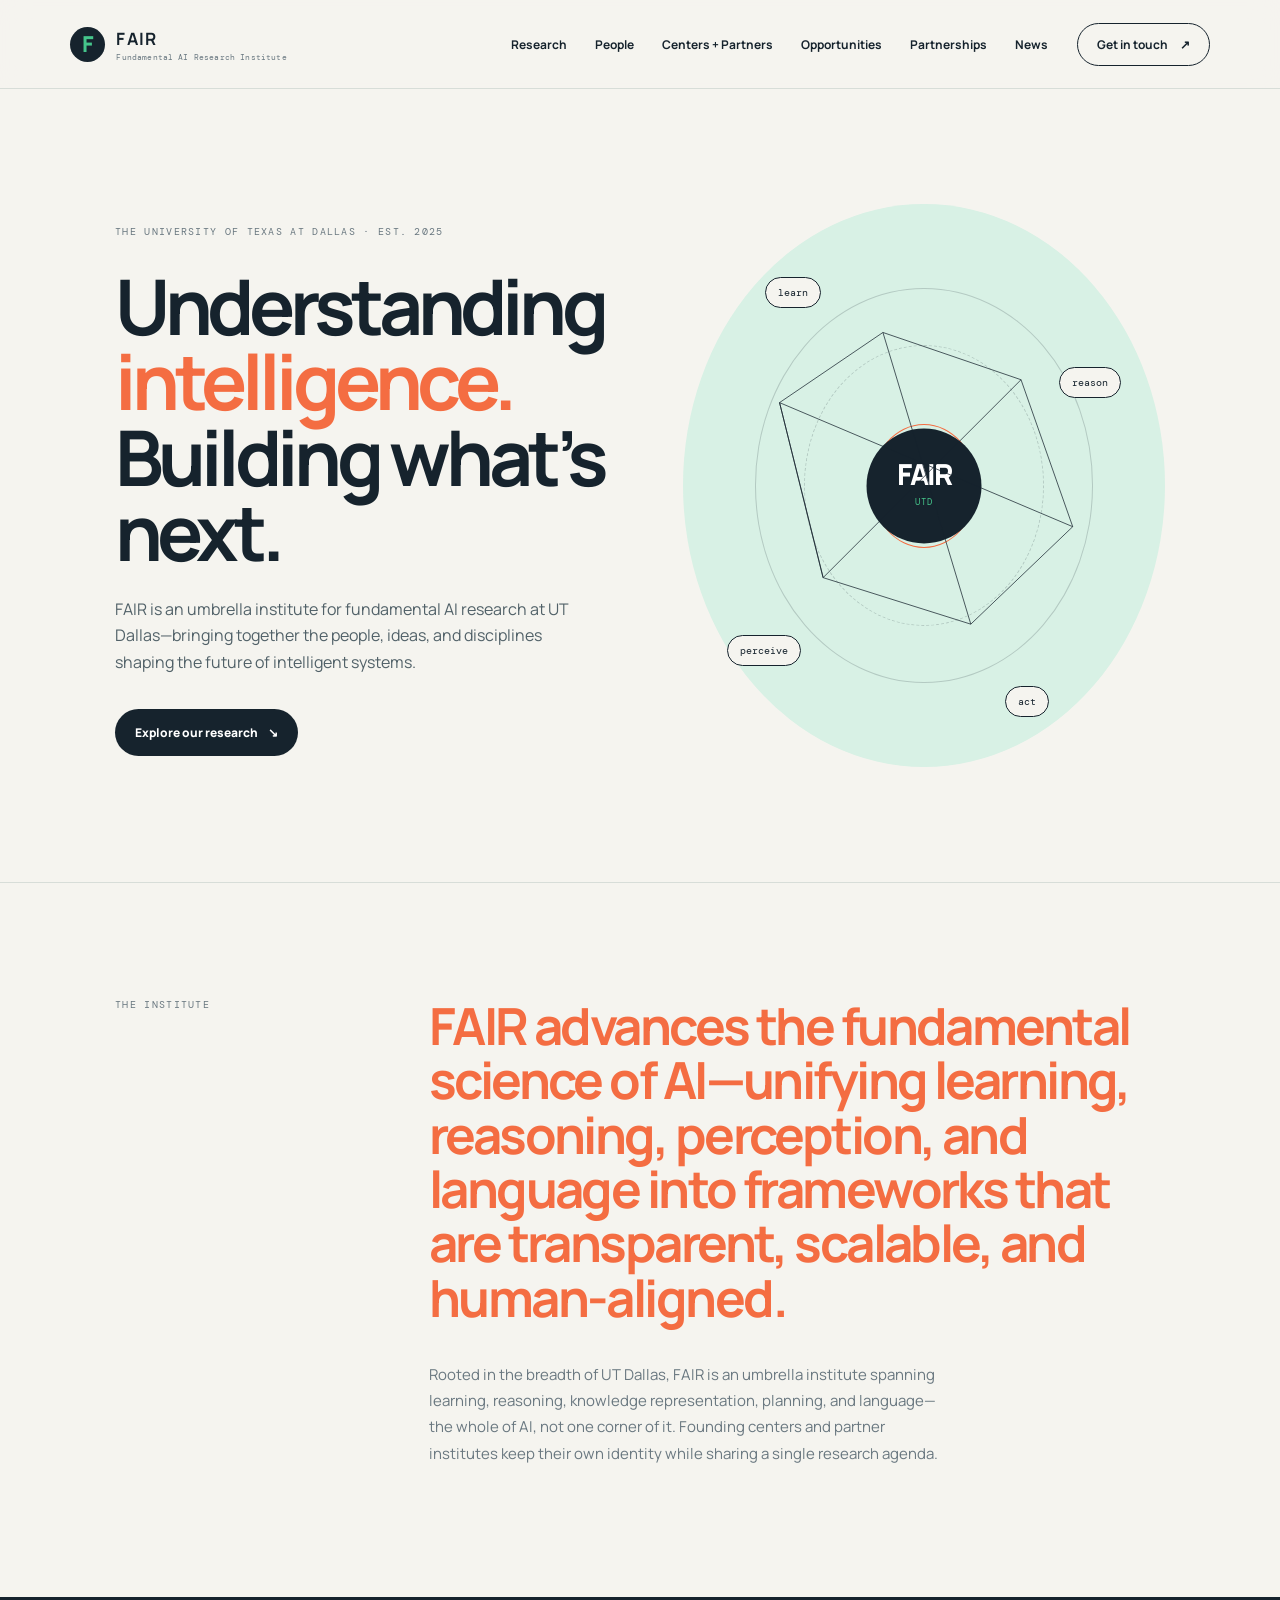
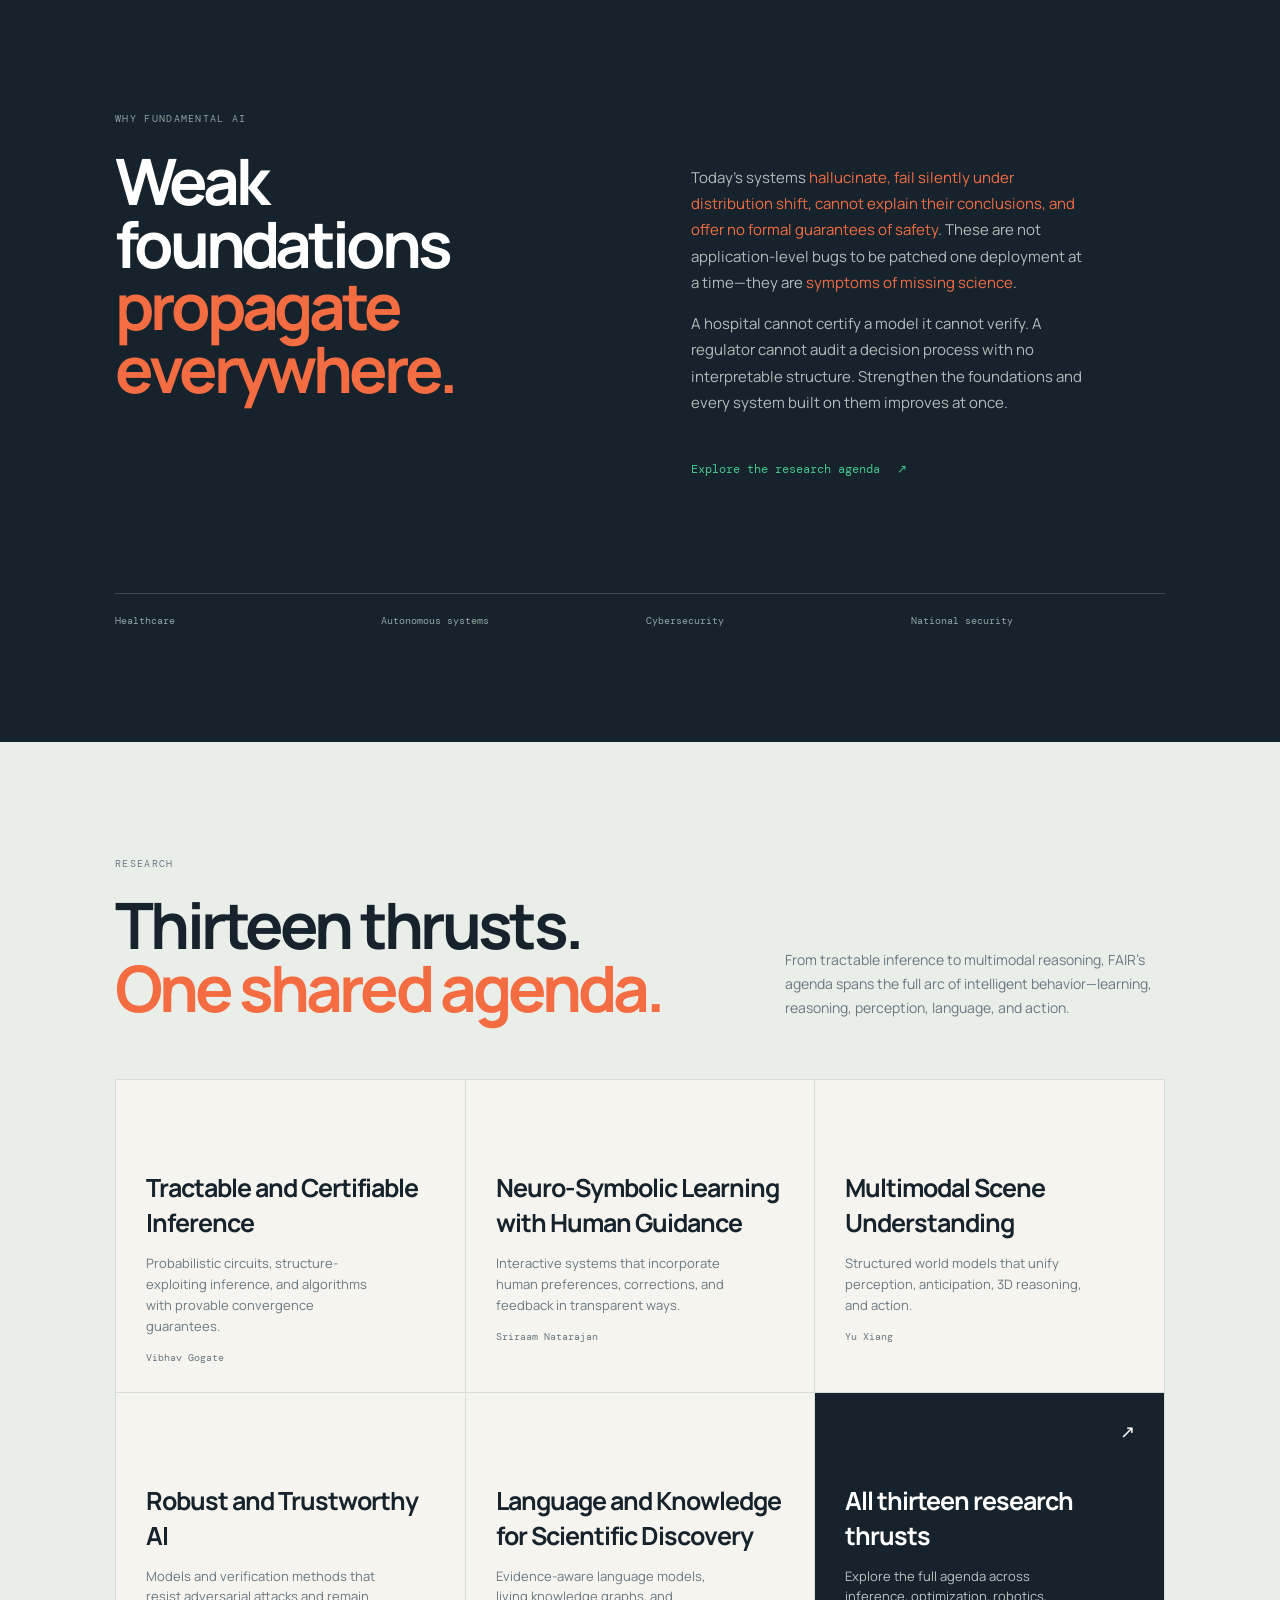
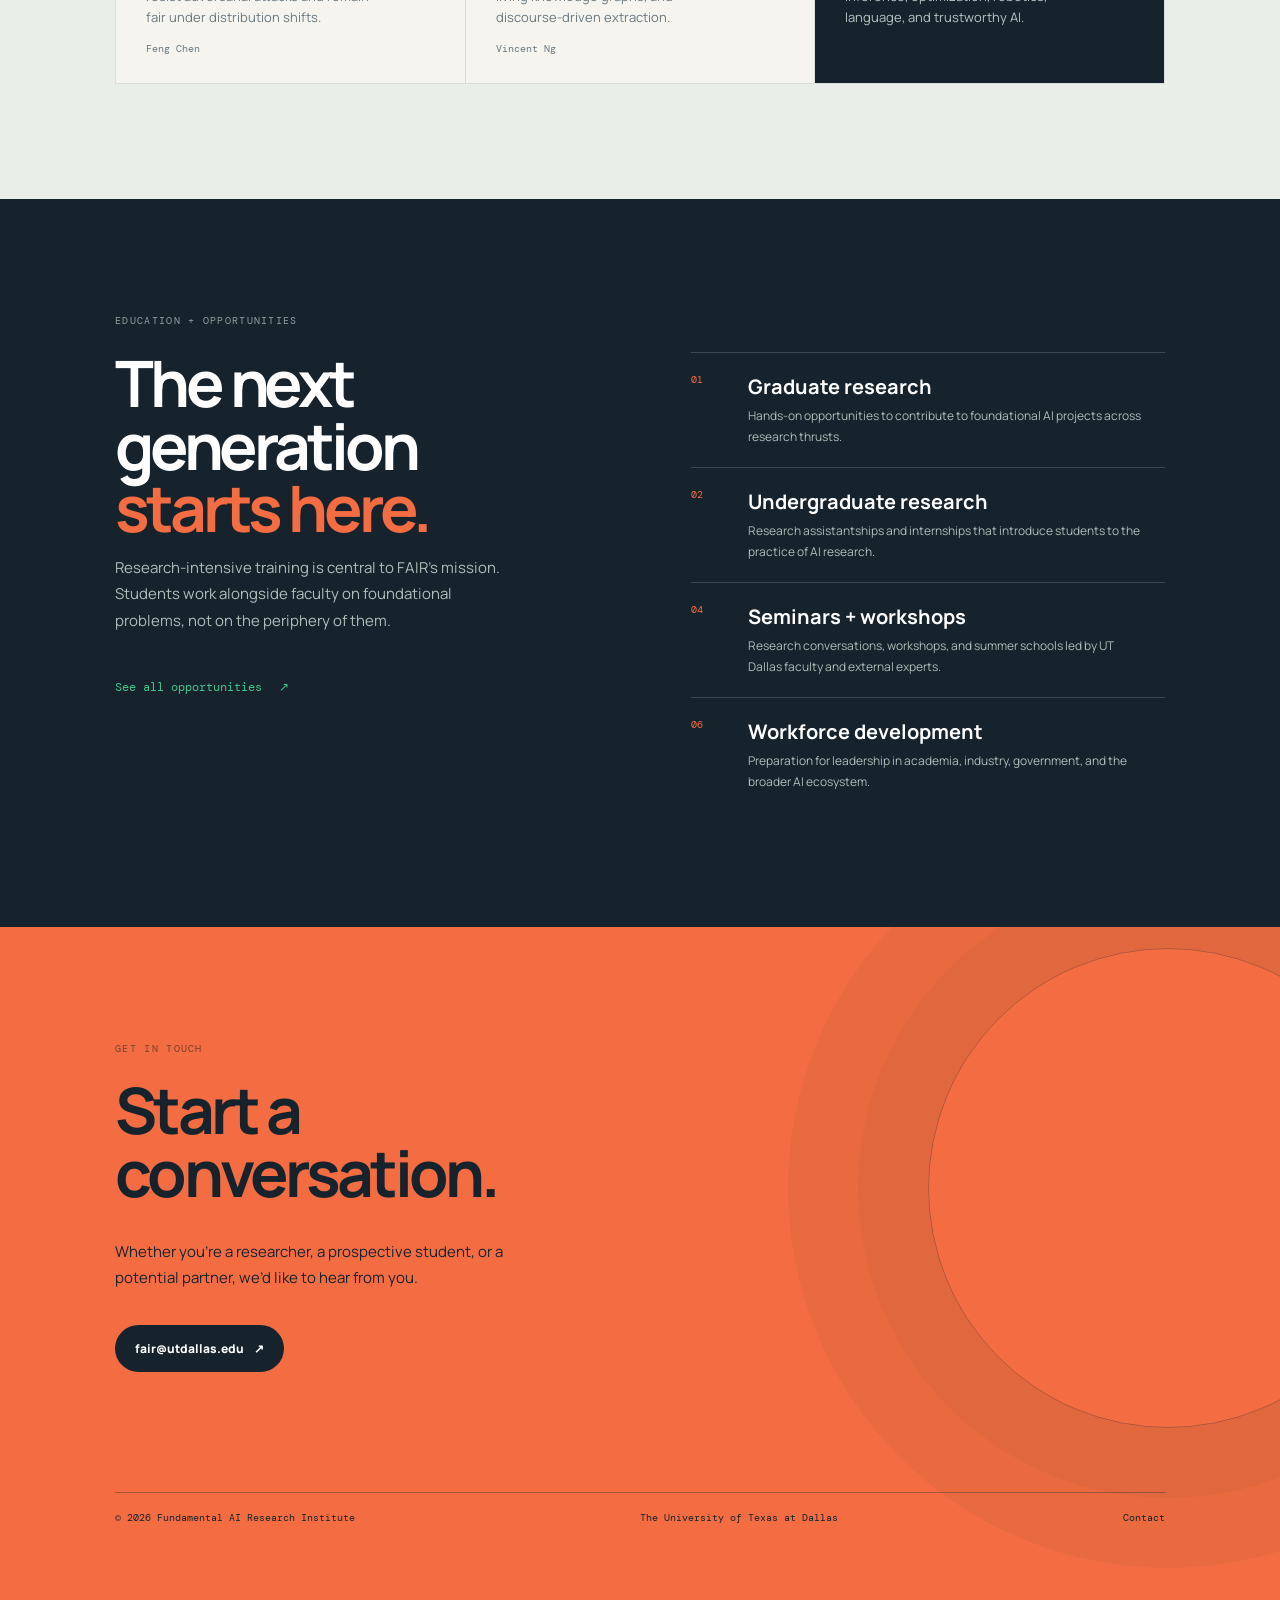
==== commit d7747bf1: "Merge pull request #2 from fair-utdallas/feat/index Build out the home page: why, research context, " ====
--- a/index.html
+++ b/index.html
@@ -40,7 +40,19 @@
 </section>
 <section class="statement page-section">
   <div class="section-label">The institute</div>
-  <div class="statement-content"><p class="display-copy">FAIR brings fundamental questions about intelligence into conversation with the systems we can build.</p><p class="body-copy">Rooted in the breadth of UT Dallas, the institute connects researchers across computer science, engineering, cognitive science, and related fields. Together, we study the foundations of AI and translate insight into responsible progress.</p></div>
+  <div class="statement-content"><p class="display-copy">FAIR advances the fundamental science of AI—unifying learning, reasoning, perception, and language into frameworks that are transparent, scalable, and human-aligned.</p><p class="body-copy">Rooted in the breadth of UT Dallas, FAIR is an umbrella institute spanning learning, reasoning, knowledge representation, planning, and language—the whole of AI, not one corner of it. Founding centers and partner institutes keep their own identity while sharing a single research agenda.</p></div>
+</section>
+<section class="dark-band page-section" id="why">
+  <div class="section-label">Why fundamental AI</div>
+  <div class="dark-band-grid">
+    <h2>Weak foundations<br><em>propagate everywhere.</em></h2>
+    <div>
+      <p>Today’s systems <em>hallucinate, fail silently under distribution shift, cannot explain their conclusions, and offer no formal guarantees of safety</em>. These are not application-level bugs to be patched one deployment at a time—they are <em>symptoms of missing science</em>.</p>
+      <p>A hospital cannot certify a model it cannot verify. A regulator cannot audit a decision process with no interpretable structure. Strengthen the foundations and every system built on them improves at once.</p>
+      <a class="text-link" href="research.html">Explore the research agenda <span>↗</span></a>
+    </div>
+  </div>
+  <div class="partner-lines"><span>Healthcare</span><span>Autonomous systems</span><span>Cybersecurity</span><span>National security</span></div>
 </section>
 <section class="research page-section" id="research">
   <div class="section-heading">
@@ -84,13 +96,28 @@
 
   </div>
 </section>
+<section class="education dark-band page-section" id="education">
+  <div class="section-label">Education + opportunities</div>
+  <div class="education-grid">
+    <div>
+      <h2>The next generation<br><em>starts here.</em></h2>
+      <p>Research-intensive training is central to FAIR’s mission. Students work alongside faculty on foundational problems, not on the periphery of them.</p>
+      <a class="text-link" href="opportunities.html">See all opportunities <span>↗</span></a>
+    </div>
+    <div class="opportunity-stack"><div><span>01</span><h3>Graduate research</h3><p>Hands-on opportunities to contribute to foundational AI projects across research thrusts.</p></div><div><span>02</span><h3>Undergraduate research</h3><p>Research assistantships and internships that introduce students to the practice of AI research.</p></div><div><span>04</span><h3>Seminars + workshops</h3><p>Research conversations, workshops, and summer schools led by UT Dallas faculty and external experts.</p></div><div><span>06</span><h3>Workforce development</h3><p>Preparation for leadership in academia, industry, government, and the broader AI ecosystem.</p></div></div>
+  </div>
+</section>
+<section class="contact page-section" id="contact">
+  <div class="contact-orb" aria-hidden="true"></div>
+  <div class="section-label">Get in touch</div>
+  <h2>Start a<br><em>conversation.</em></h2>
+  <p>Whether you’re a researcher, a prospective student, or a potential partner, we’d like to hear from you.</p>
+  <a class="button button-light" href="mailto:fair@utdallas.edu">fair@utdallas.edu <span>↗</span></a>
+  <div class="contact-footer"><span>© 2026 Fundamental AI Research Institute</span><span>The University of Texas at Dallas</span><a href="contact.html">Contact</a></div>
+</section>
 
     </main>
-    <footer class="footer">
-      <span>© 2026 Fundamental AI Research Institute</span>
-      <span>The University of Texas at Dallas</span>
-      <a href="contact.html">Contact</a>
-    </footer>
+    
   </div>
   <script src="app.js"></script>
 </body>
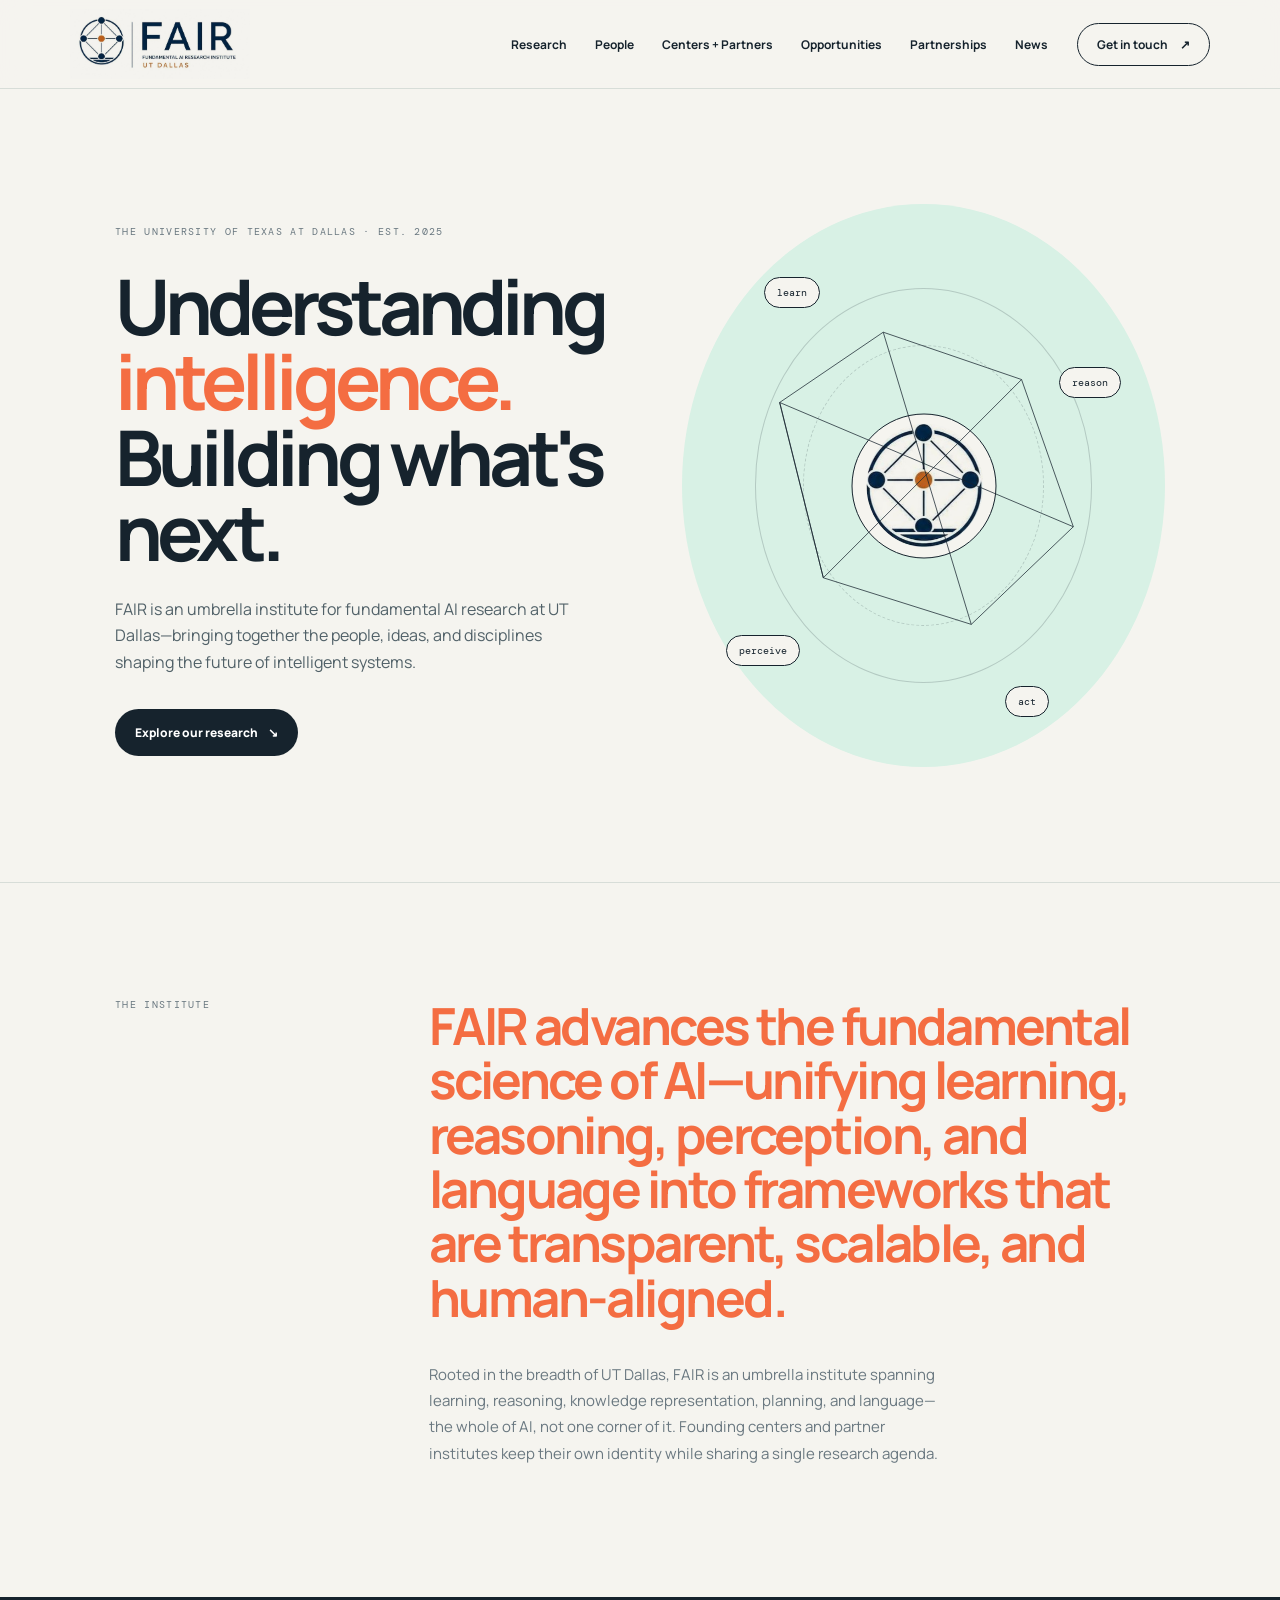
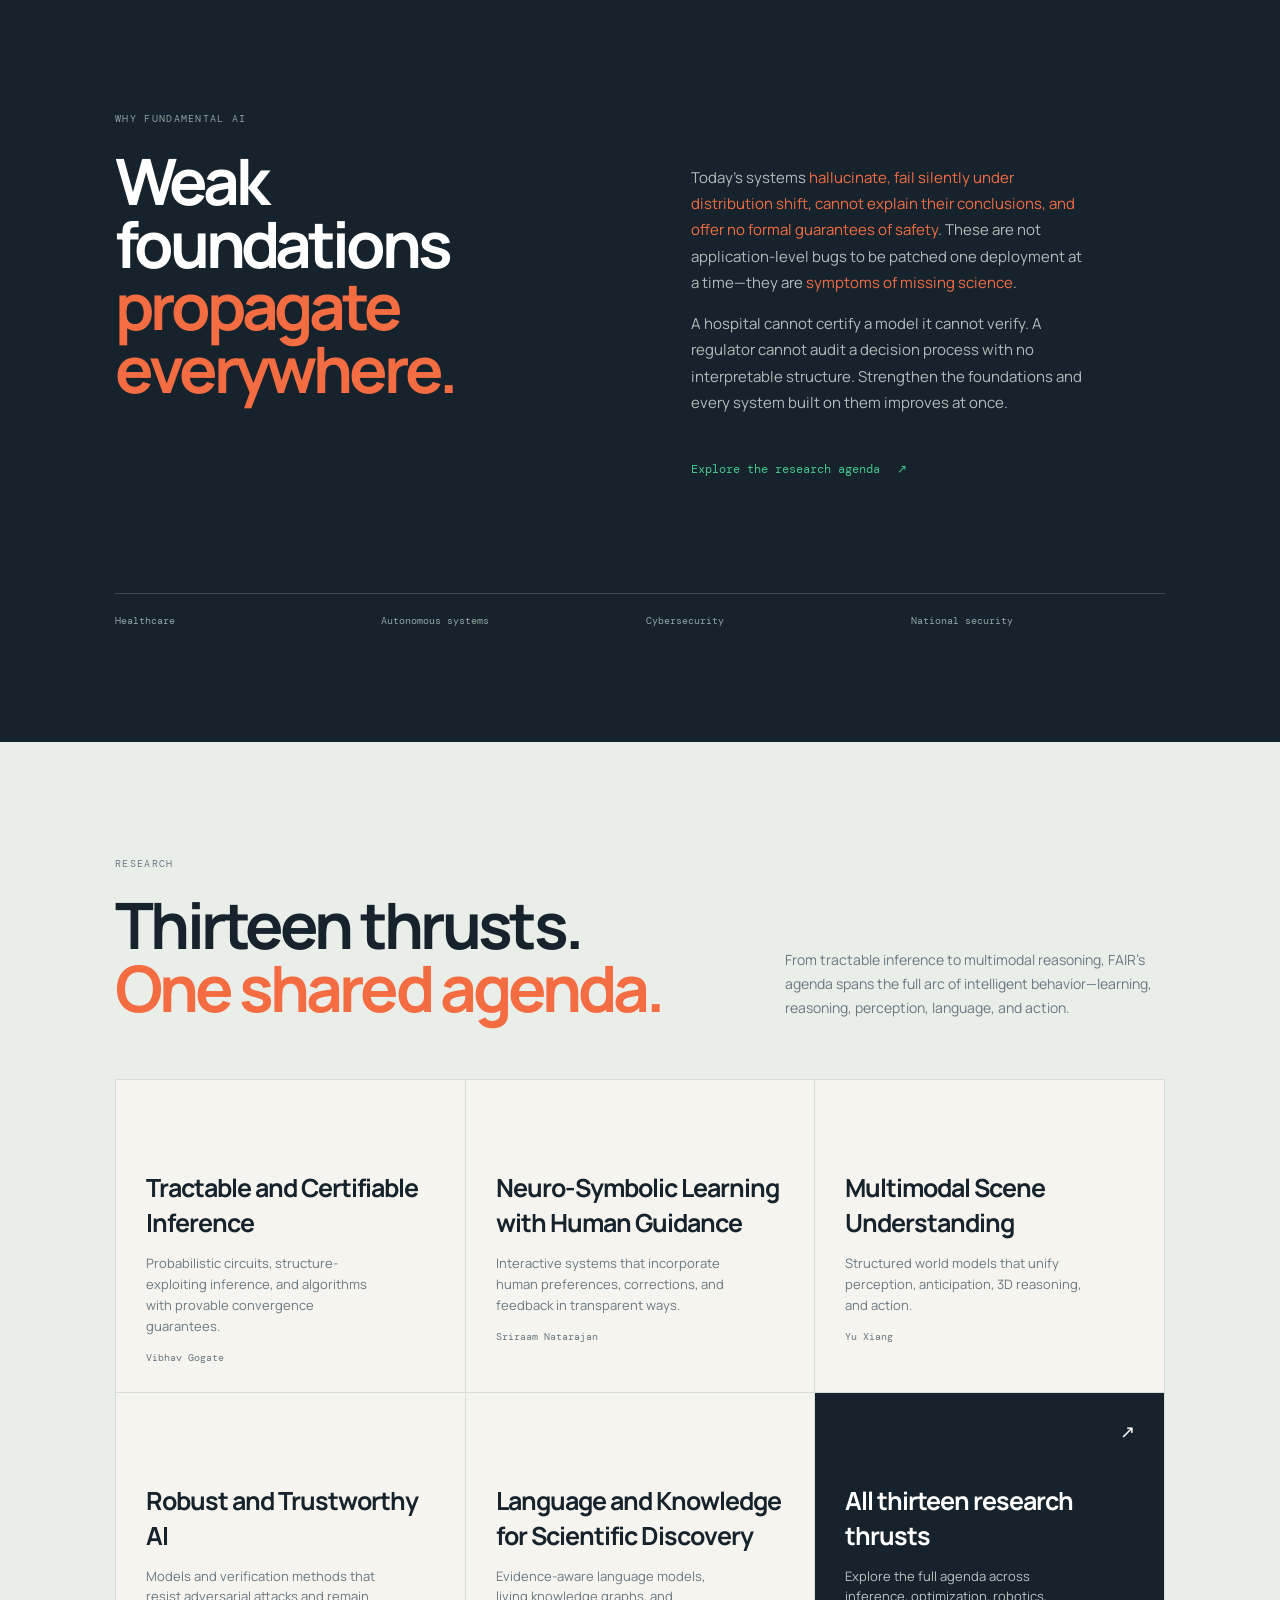
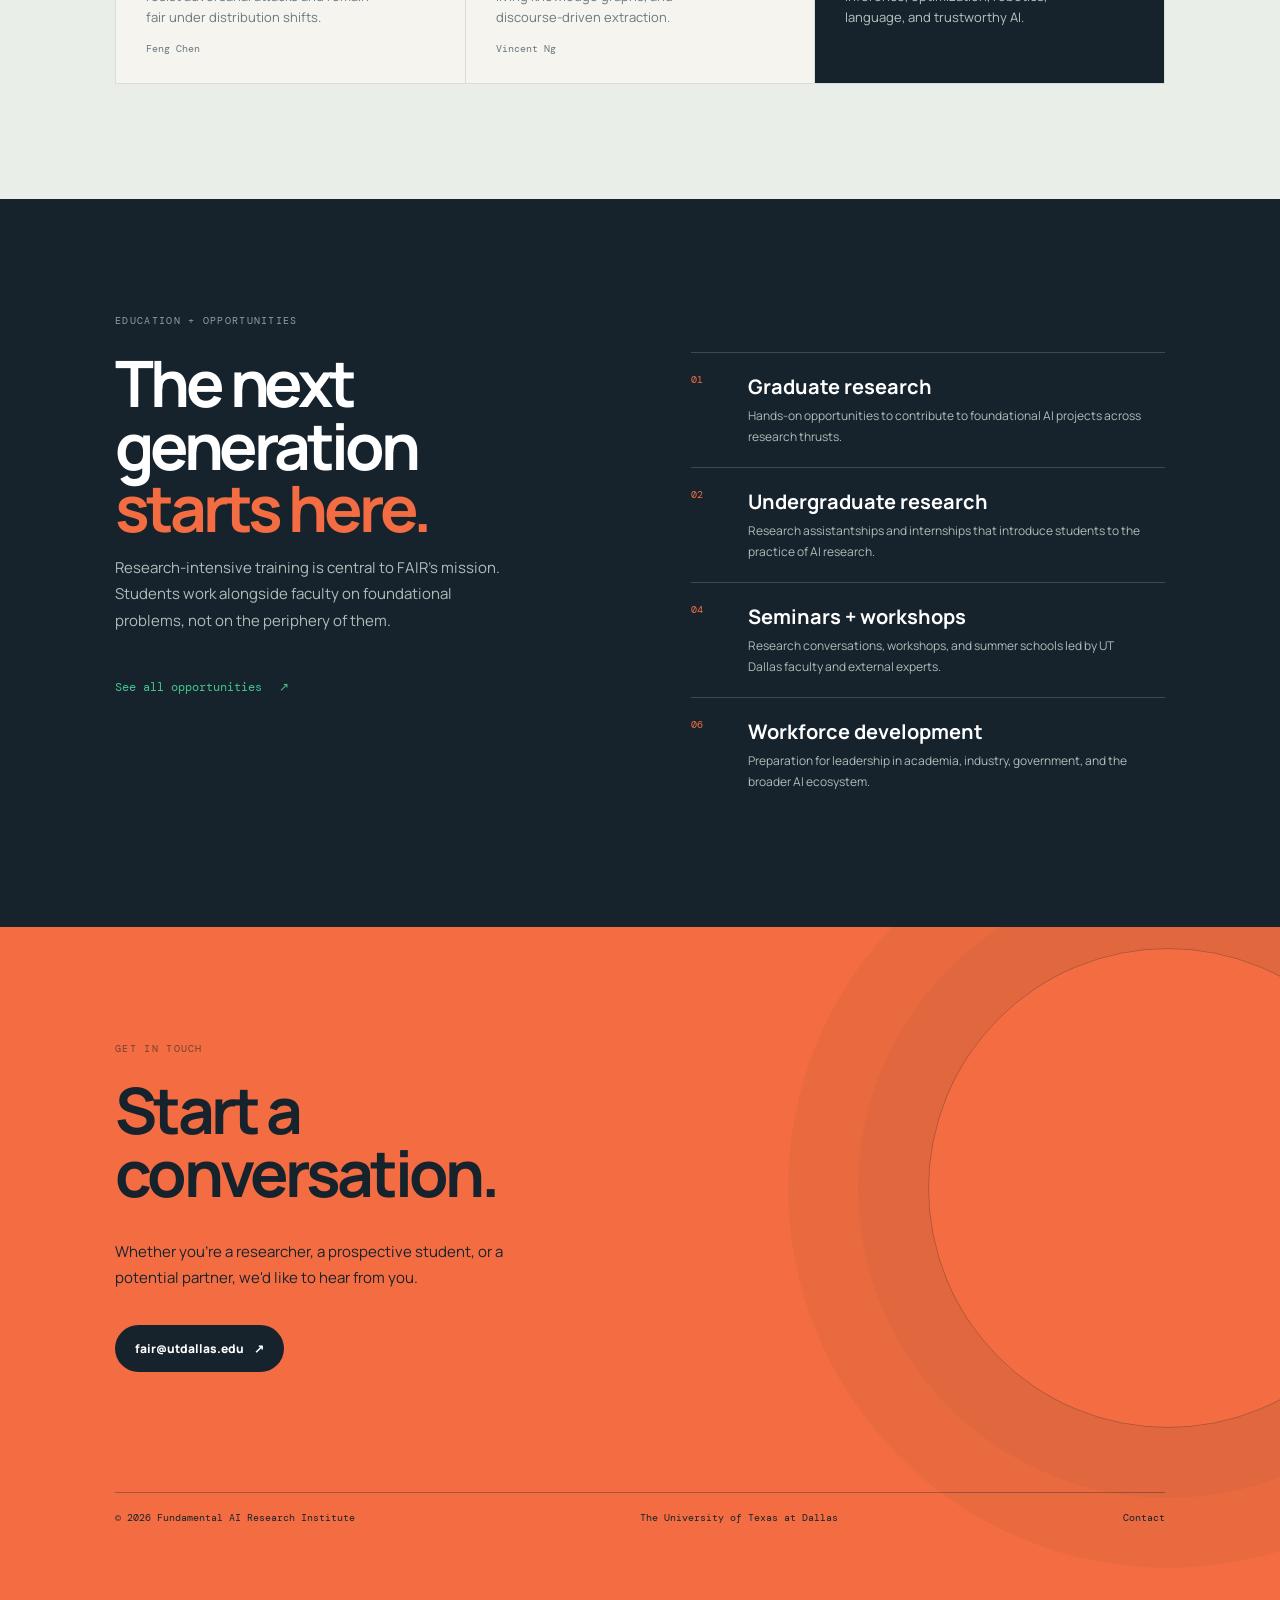
==== commit 75cdd3ec: "Update the website with the logo" ====
--- a/index.html
+++ b/index.html
@@ -14,8 +14,7 @@
   <div class="site-shell">
     <header class="topbar">
       <a class="brand" href="index.html" aria-label="FAIR home">
-        <span class="brand-mark">F</span>
-        <span><strong>FAIR</strong><small>Fundamental AI Research Institute</small></span>
+        <img class="brand-logo" src="assets/logo/fair_logo_full.jpeg" alt="" aria-hidden="true">
       </a>
       <button class="menu-toggle" aria-label="Toggle menu" aria-expanded="false"><span></span><span></span></button>
       <nav class="nav" aria-label="Main navigation">
@@ -32,11 +31,11 @@
 <section class="hero page-section" id="home">
   <div class="hero-copy">
     <p class="eyebrow">The University of Texas at Dallas · Est. 2025</p>
-    <h1>Understanding<br><em>intelligence.</em><br>Building what’s next.</h1>
+    <h1>Understanding<br><em>intelligence.</em><br>Building what's next.</h1>
     <p class="hero-intro">FAIR is an umbrella institute for fundamental AI research at UT Dallas—bringing together the people, ideas, and disciplines shaping the future of intelligent systems.</p>
   <a class="button button-dark" href="research.html">Explore our research <span>↘</span></a>
 </div>
-  <div class="hero-visual" aria-label="FAIR research dimensions"><div class="orbit orbit-one"></div><div class="orbit orbit-two"></div><div class="orbit orbit-three"></div><div class="core">FAIR<span>UTD</span></div><span class="node node-a">learn</span><span class="node node-b">reason</span><span class="node node-c">perceive</span><span class="node node-d">act</span><svg class="constellation" viewBox="0 0 600 600" aria-hidden="true"><path d="M105 187L245 92 432 156 502 355 364 487 164 424zM245 92l119 395M432 156L164 424M105 187l397 168M105 187l59 237" /></svg></div>
+  <div class="hero-visual" aria-label="FAIR research dimensions"><div class="orbit orbit-one"></div><div class="orbit orbit-two"></div><div class="orbit orbit-three"></div><div class="core"><img src="assets/logo/fair_logo_small.jpeg" alt="FAIR logo"></div><span class="node node-a">learn</span><span class="node node-b">reason</span><span class="node node-c">perceive</span><span class="node node-d">act</span><svg class="constellation" viewBox="0 0 600 600" aria-hidden="true"><path d="M105 187L245 92 432 156 502 355 364 487 164 424zM245 92l119 395M432 156L164 424M105 187l397 168M105 187l59 237" /></svg></div>
 </section>
 <section class="statement page-section">
   <div class="section-label">The institute</div>
@@ -47,7 +46,7 @@
   <div class="dark-band-grid">
     <h2>Weak foundations<br><em>propagate everywhere.</em></h2>
     <div>
-      <p>Today’s systems <em>hallucinate, fail silently under distribution shift, cannot explain their conclusions, and offer no formal guarantees of safety</em>. These are not application-level bugs to be patched one deployment at a time—they are <em>symptoms of missing science</em>.</p>
+      <p>Today's systems <em>hallucinate, fail silently under distribution shift, cannot explain their conclusions, and offer no formal guarantees of safety</em>. These are not application-level bugs to be patched one deployment at a time—they are <em>symptoms of missing science</em>.</p>
       <p>A hospital cannot certify a model it cannot verify. A regulator cannot audit a decision process with no interpretable structure. Strengthen the foundations and every system built on them improves at once.</p>
       <a class="text-link" href="research.html">Explore the research agenda <span>↗</span></a>
     </div>
@@ -60,7 +59,7 @@
       <div class="section-label">Research</div>
       <h2>Thirteen thrusts.<br><em>One shared agenda.</em></h2>
     </div>
-    <p>From tractable inference to multimodal reasoning, FAIR’s agenda spans the full arc of intelligent behavior—learning, reasoning, perception, language, and action.</p>
+    <p>From tractable inference to multimodal reasoning, FAIR&#39;s agenda spans the full arc of intelligent behavior—learning, reasoning, perception, language, and action.</p>
   </div>
   <div class="research-grid">
 <a class="research-card" href="research.html">
@@ -89,7 +88,7 @@
   <b>Vincent Ng</b>
 </a>
 <a class="research-card featured" href="research.html">
-  <span class="card-arrow">↗</span>
+    <span class="card-arrow">↗</span>
   <h3>All thirteen research thrusts</h3>
   <p>Explore the full agenda across inference, optimization, robotics, language, and trustworthy AI.</p>
 </a>
@@ -101,7 +100,7 @@
   <div class="education-grid">
     <div>
       <h2>The next generation<br><em>starts here.</em></h2>
-      <p>Research-intensive training is central to FAIR’s mission. Students work alongside faculty on foundational problems, not on the periphery of them.</p>
+      <p>Research-intensive training is central to FAIR&#39;s mission. Students work alongside faculty on foundational problems, not on the periphery of them.</p>
       <a class="text-link" href="opportunities.html">See all opportunities <span>↗</span></a>
     </div>
     <div class="opportunity-stack"><div><span>01</span><h3>Graduate research</h3><p>Hands-on opportunities to contribute to foundational AI projects across research thrusts.</p></div><div><span>02</span><h3>Undergraduate research</h3><p>Research assistantships and internships that introduce students to the practice of AI research.</p></div><div><span>04</span><h3>Seminars + workshops</h3><p>Research conversations, workshops, and summer schools led by UT Dallas faculty and external experts.</p></div><div><span>06</span><h3>Workforce development</h3><p>Preparation for leadership in academia, industry, government, and the broader AI ecosystem.</p></div></div>
@@ -111,7 +110,7 @@
   <div class="contact-orb" aria-hidden="true"></div>
   <div class="section-label">Get in touch</div>
   <h2>Start a<br><em>conversation.</em></h2>
-  <p>Whether you’re a researcher, a prospective student, or a potential partner, we’d like to hear from you.</p>
+  <p>Whether you&#39;re a researcher, a prospective student, or a potential partner, we&#39;d like to hear from you.</p>
   <a class="button button-light" href="mailto:fair@utdallas.edu">fair@utdallas.edu <span>↗</span></a>
   <div class="contact-footer"><span>© 2026 Fundamental AI Research Institute</span><span>The University of Texas at Dallas</span><a href="contact.html">Contact</a></div>
 </section>
--- a/styles.css
+++ b/styles.css
@@ -6,9 +6,9 @@
 .nav-contact{padding:12px 19px !important}.nav-contact span{margin-left:12px}
 .contact-page{padding:120px 9vw !important}
 @media(max-width:800px){.contact-page{padding:90px 7vw !important}}
-:root{--ink:#16232d;--muted:#6a7880;--paper:#f5f4ef;--green:#45c58b;--mint:#d8f1e5;--line:#d7ddd8;--orange:#f46d42}*{box-sizing:border-box}html{scroll-behavior:smooth}body{margin:0;background:var(--paper);color:var(--ink);font-family:Manrope,Arial,sans-serif}a{color:inherit;text-decoration:none}.site-shell{max-width:1600px;margin:auto;overflow:hidden}.topbar{height:89px;padding:0 5.5vw;display:flex;align-items:center;justify-content:space-between;border-bottom:1px solid var(--line);background:rgba(245,244,239,.92);position:sticky;top:0;z-index:10;backdrop-filter:blur(14px)}.brand{display:flex;align-items:center;gap:11px}.brand-mark{display:grid;place-items:center;width:35px;height:35px;background:var(--ink);color:var(--green);font-size:22px;font-weight:800;border-radius:50%}.brand strong{display:block;font-size:17px;letter-spacing:.08em}.brand small{display:block;font-family:"DM Mono",monospace;font-size:8px;color:var(--muted);letter-spacing:.02em;margin-top:2px}.nav{display:flex;align-items:center;gap:2.2vw;font-size:12px;font-weight:700}.nav a{transition:color .2s}.nav a:hover,.text-link:hover{color:var(--orange)}.nav-contact{border:1px solid var(--ink);padding:11px 15px;border-radius:30px}.nav-contact span,.button span,.text-link span{margin-left:10px}.menu-toggle{display:none}.page-section{padding:115px 9vw}.hero{min-height:690px;padding-top:115px;position:relative;display:flex;justify-content:space-between;align-items:center}.eyebrow,.section-label{font-family:"DM Mono",monospace;text-transform:uppercase;font-size:10px;letter-spacing:.13em;color:var(--muted)}.eyebrow span{color:var(--green);padding:0 8px}.hero h1{font-size:clamp(48px,6vw,92px);line-height:.98;letter-spacing:-.065em;margin:30px 0 27px;font-weight:700}.hero h1 em,.section-heading em,.display-copy,.dark-band em,.partnership-content em,.education em,.news em,.contact em{color:var(--orange);font-style:normal}.hero-intro{max-width:470px;font-size:16px;line-height:1.65;color:#516168;margin-bottom:34px}.button{display:inline-flex;align-items:center;padding:15px 20px;border-radius:30px;font-size:12px;font-weight:800;transition:transform .2s,background .2s}.button:hover{transform:translateY(-3px)}.button-dark{background:var(--ink);color:white}.button-dark:hover{background:#243740}.hero-visual{width:min(44vw,570px);height:min(44vw,570px);min-width:370px;position:relative;background:var(--mint);border-radius:50%}.orbit{border:1px solid rgba(22,35,45,.19);border-radius:50%;position:absolute;inset:15%}.orbit-two{inset:25%;border-style:dashed}.orbit-three{inset:39%;border-color:var(--orange)}.core{position:absolute;left:50%;top:50%;transform:translate(-50%,-50%);width:115px;height:115px;border-radius:50%;display:grid;place-content:center;text-align:center;background:var(--ink);color:white;font-size:29px;line-height:.7;font-weight:800;letter-spacing:-.08em}.core span{font:9px "DM Mono";color:var(--green);letter-spacing:.08em;margin-top:11px}.constellation{position:absolute;inset:4%;width:92%;height:92%;fill:none;stroke:var(--ink);stroke-width:1}.node{position:absolute;background:var(--paper);border:1px solid var(--ink);padding:8px 12px;border-radius:20px;font:10px "DM Mono"}.node-a{top:13%;left:17%}.node-b{top:29%;right:9%}.node-c{bottom:18%;left:9%}.node-d{bottom:9%;right:24%}.scroll-cue{position:absolute;bottom:44px;left:9vw;display:flex;gap:10px;align-items:center;color:var(--muted);font:10px "DM Mono"}.scroll-cue span{display:block;width:28px;border-top:1px solid var(--orange)}.statement{border-top:1px solid var(--line);display:grid;grid-template-columns:25% 1fr;gap:4vw}.statement-content{max-width:850px}.display-copy{font-size:clamp(31px,4vw,58px);line-height:1.06;letter-spacing:-.05em;margin:0 0 38px;font-weight:700}.body-copy{max-width:510px;font-size:15px;line-height:1.75;color:var(--muted)}.section-heading{display:flex;justify-content:space-between;align-items:flex-end;margin-bottom:60px}.section-heading h2,.partnership-content h2,.education h2,.news h2,.contact h2{font-size:clamp(40px,5vw,72px);line-height:.98;letter-spacing:-.06em;margin:24px 0 0}.section-heading>p{max-width:380px;color:var(--muted);font-size:14px;line-height:1.7;margin:0}.research{background:#e9eee9}.research-grid{display:grid;grid-template-columns:repeat(3,1fr);gap:1px;background:var(--line);border:1px solid var(--line)}.research-card{min-height:250px;background:var(--paper);padding:28px 30px;position:relative;transition:background .25s,transform .25s}.research-card:hover{background:var(--mint);transform:translateY(-4px);z-index:1}.research-card.featured{background:var(--ink);color:white}.research-card.featured p{color:#b9c5c2}.card-number,.people-list span,.opportunity-stack span{font:10px "DM Mono";color:var(--orange)}.research-card h3{font-size:25px;letter-spacing:-.04em;margin:62px 0 12px}.research-card p{font-size:13px;line-height:1.6;color:var(--muted);max-width:240px}.card-arrow{position:absolute;right:29px;top:26px;font-size:18px}.people{background:var(--paper)}.people-list{border-top:1px solid var(--ink)}.people-list>div{display:grid;grid-template-columns:8% 45% 1fr;align-items:center;padding:24px 0;border-bottom:1px solid var(--line)}.people-list h3{margin:0;font-size:22px;letter-spacing:-.04em}.people-list p{margin:0;color:var(--muted);font-size:12px}.pending-note{font:10px "DM Mono";color:var(--muted);margin-top:28px}.dark-band{background:var(--ink);color:white}.dark-band .section-label{color:#8ea29e}.dark-band-grid,.partnership-content,.education-grid{display:grid;grid-template-columns:1fr 1fr;gap:8vw;margin-top:25px}.dark-band h2{font-size:clamp(42px,5vw,76px);line-height:.98;letter-spacing:-.065em;margin:0}.dark-band p,.partnership-content p,.education p{color:#aebdb9;line-height:1.75;font-size:15px;max-width:400px}.text-link{display:inline-block;margin-top:30px;color:var(--green);font:12px "DM Mono"}.partner-lines{display:grid;grid-template-columns:repeat(4,1fr);gap:12px;border-top:1px solid #3a4b50;margin-top:115px;padding-top:20px;color:#93a5a2;font:10px "DM Mono"}.partnerships{background:var(--green)}.partnership-content h2{margin-top:25px}.partnership-content p{color:#245345}.partnership-content .small-copy{font-size:12px;margin-top:22px}.button-outline{border:1px solid var(--ink);margin-top:15px}.button-outline:hover{background:var(--ink);color:white}.education-grid{margin-top:25px}.education h2{margin:0}.opportunity-stack>div{display:grid;grid-template-columns:12% 1fr;grid-template-rows:auto auto;border-top:1px solid var(--line);padding:20px 0}.opportunity-stack span{grid-row:1 / 3}.opportunity-stack h3{font-size:20px;margin:0}.opportunity-stack p{font-size:12px;margin:5px 0 0}.news{background:#e9eee9}.news-intro{display:flex;justify-content:space-between;align-items:flex-end;margin-top:25px}.news-intro h2{margin:0}.news-intro p{color:var(--muted);font-size:14px;max-width:300px;line-height:1.6}.empty-news{margin-top:65px;min-height:160px;border-top:1px solid var(--line);display:flex;justify-content:space-between;align-items:flex-start;padding-top:20px}.empty-news span{color:var(--orange);font:10px "DM Mono";text-transform:uppercase}.empty-news p{color:var(--muted);font-size:13px}.contact{background:var(--orange);color:var(--ink);position:relative;overflow:hidden}.contact .section-label{color:#73402d}.contact h2{position:relative}.contact>p{position:relative;max-width:400px;font-size:15px;line-height:1.7;margin:35px 0}.button-light{background:var(--ink);color:white;position:relative}.contact-orb{position:absolute;right:-10%;top:3%;width:480px;height:480px;border:1px solid rgba(22,35,45,.3);border-radius:50%;box-shadow:0 0 0 70px rgba(22,35,45,.04),0 0 0 140px rgba(22,35,45,.04)}.contact-footer{border-top:1px solid rgba(22,35,45,.35);margin-top:120px;padding-top:18px;display:flex;justify-content:space-between;font:10px "DM Mono"}.footer{display:flex;justify-content:space-between;padding:22px 9vw;color:var(--muted);font:10px "DM Mono"}.footer a{color:var(--ink)}
-@media(max-width:800px){.topbar{height:73px;padding:0 6vw}.menu-toggle{display:flex;background:none;border:0;flex-direction:column;gap:5px;padding:8px}.menu-toggle span{width:24px;border-top:2px solid var(--ink)}.nav{display:none;position:absolute;top:73px;left:0;right:0;padding:20px 6vw 25px;background:var(--paper);border-bottom:1px solid var(--line);flex-direction:column;align-items:flex-start;gap:20px}.nav.open{display:flex}.hero{padding-top:80px;display:block;min-height:auto}.hero h1{font-size:52px}.hero-visual{width:75vw;height:75vw;min-width:0;margin:65px auto 25px}.scroll-cue{display:none}.page-section{padding:80px 7vw}.statement{display:block}.statement .section-label{margin-bottom:35px}.section-heading,.news-intro{display:block}.section-heading>p{margin-top:28px}.research-grid{grid-template-columns:1fr 1fr}.research-card{min-height:220px;padding:22px}.research-card h3{font-size:21px;margin-top:47px}.people-list>div{grid-template-columns:12% 1fr;gap:10px}.people-list p{grid-column:2}.dark-band-grid,.partnership-content,.education-grid{grid-template-columns:1fr;gap:25px}.partner-lines{grid-template-columns:1fr 1fr;margin-top:70px;gap:20px}.contact-orb{right:-35%;top:15%;width:360px;height:360px}.contact-footer{margin-top:80px;gap:20px;flex-direction:column}.footer{padding:20px 7vw;gap:12px;flex-wrap:wrap}}
-@media(max-width:480px){.research-grid{grid-template-columns:1fr}.hero-visual{width:86vw;height:86vw}.node{font-size:8px;padding:6px 8px}.brand small{font-size:7px}.hero h1{font-size:46px}}
+:root{--ink:#16232d;--muted:#6a7880;--paper:#f5f4ef;--green:#45c58b;--mint:#d8f1e5;--line:#d7ddd8;--orange:#f46d42}*{box-sizing:border-box}html{scroll-behavior:smooth}body{margin:0;background:var(--paper);color:var(--ink);font-family:Manrope,Arial,sans-serif}a{color:inherit;text-decoration:none}.site-shell{max-width:1600px;margin:auto;overflow:hidden}.topbar{height:89px;padding:0 5.5vw;display:flex;align-items:center;justify-content:space-between;border-bottom:1px solid var(--line);background:rgba(245,244,239,.92);position:sticky;top:0;z-index:10;backdrop-filter:blur(14px)}.brand{display:flex;align-items:center;gap:11px}.brand-logo{display:block;width:180px;height:auto;mix-blend-mode:multiply}.nav{display:flex;align-items:center;gap:2.2vw;font-size:12px;font-weight:700}.nav a{transition:color .2s}.nav a:hover,.text-link:hover{color:var(--orange)}.nav-contact{border:1px solid var(--ink);padding:11px 15px;border-radius:30px}.nav-contact span,.button span,.text-link span{margin-left:10px}.menu-toggle{display:none}.page-section{padding:115px 9vw}.hero{min-height:690px;padding-top:115px;position:relative;display:flex;justify-content:space-between;align-items:center}.eyebrow,.section-label{font-family:"DM Mono",monospace;text-transform:uppercase;font-size:10px;letter-spacing:.13em;color:var(--muted)}.eyebrow span{color:var(--green);padding:0 8px}.hero h1{font-size:clamp(48px,6vw,92px);line-height:.98;letter-spacing:-.065em;margin:30px 0 27px;font-weight:700}.hero h1 em,.section-heading em,.display-copy,.dark-band em,.partnership-content em,.education em,.news em,.contact em{color:var(--orange);font-style:normal}.hero-intro{max-width:470px;font-size:16px;line-height:1.65;color:#516168;margin-bottom:34px}.button{display:inline-flex;align-items:center;padding:15px 20px;border-radius:30px;font-size:12px;font-weight:800;transition:transform .2s,background .2s}.button:hover{transform:translateY(-3px)}.button-dark{background:var(--ink);color:white}.button-dark:hover{background:#243740}.hero-visual{width:min(44vw,570px);height:min(44vw,570px);min-width:370px;position:relative;background:var(--mint);border-radius:50%}.orbit{border:1px solid rgba(22,35,45,.19);border-radius:50%;position:absolute;inset:15%}.orbit-two{inset:25%;border-style:dashed}.orbit-three{inset:39%;border-color:var(--orange)}.core{position:absolute;left:50%;top:50%;transform:translate(-50%,-50%);width:145px;height:145px;border:1px solid var(--ink);border-radius:50%;padding:13px;overflow:hidden;background:var(--paper);display:grid;place-items:center}.core img{display:block;width:100%;height:100%;object-fit:cover;border-radius:50%;mix-blend-mode:multiply}.constellation{position:absolute;inset:4%;width:92%;height:92%;fill:none;stroke:var(--ink);stroke-width:1}.node{position:absolute;background:var(--paper);border:1px solid var(--ink);padding:8px 12px;border-radius:20px;font:10px "DM Mono"}.node-a{top:13%;left:17%}.node-b{top:29%;right:9%}.node-c{bottom:18%;left:9%}.node-d{bottom:9%;right:24%}.scroll-cue{position:absolute;bottom:44px;left:9vw;display:flex;gap:10px;align-items:center;color:var(--muted);font:10px "DM Mono"}.scroll-cue span{display:block;width:28px;border-top:1px solid var(--orange)}.statement{border-top:1px solid var(--line);display:grid;grid-template-columns:25% 1fr;gap:4vw}.statement-content{max-width:850px}.display-copy{font-size:clamp(31px,4vw,58px);line-height:1.06;letter-spacing:-.05em;margin:0 0 38px;font-weight:700}.body-copy{max-width:510px;font-size:15px;line-height:1.75;color:var(--muted)}.section-heading{display:flex;justify-content:space-between;align-items:flex-end;margin-bottom:60px}.section-heading h2,.partnership-content h2,.education h2,.news h2,.contact h2{font-size:clamp(40px,5vw,72px);line-height:.98;letter-spacing:-.06em;margin:24px 0 0}.section-heading>p{max-width:380px;color:var(--muted);font-size:14px;line-height:1.7;margin:0}.research{background:#e9eee9}.research-grid{display:grid;grid-template-columns:repeat(3,1fr);gap:1px;background:var(--line);border:1px solid var(--line)}.research-card{min-height:250px;background:var(--paper);padding:28px 30px;position:relative;transition:background .25s,transform .25s}.research-card:hover{background:var(--mint);transform:translateY(-4px);z-index:1}.research-card.featured{background:var(--ink);color:white}.research-card.featured p{color:#b9c5c2}.card-number,.people-list span,.opportunity-stack span{font:10px "DM Mono";color:var(--orange)}.research-card h3{font-size:25px;letter-spacing:-.04em;margin:62px 0 12px}.research-card p{font-size:13px;line-height:1.6;color:var(--muted);max-width:240px}.card-arrow{position:absolute;right:29px;top:26px;font-size:18px}.people{background:var(--paper)}.people-list{border-top:1px solid var(--ink)}.people-list>div{display:grid;grid-template-columns:8% 45% 1fr;align-items:center;padding:24px 0;border-bottom:1px solid var(--line)}.people-list h3{margin:0;font-size:22px;letter-spacing:-.04em}.people-list p{margin:0;color:var(--muted);font-size:12px}.pending-note{font:10px "DM Mono";color:var(--muted);margin-top:28px}.dark-band{background:var(--ink);color:white}.dark-band .section-label{color:#8ea29e}.dark-band-grid,.partnership-content,.education-grid{display:grid;grid-template-columns:1fr 1fr;gap:8vw;margin-top:25px}.dark-band h2{font-size:clamp(42px,5vw,76px);line-height:.98;letter-spacing:-.065em;margin:0}.dark-band p,.partnership-content p,.education p{color:#aebdb9;line-height:1.75;font-size:15px;max-width:400px}.text-link{display:inline-block;margin-top:30px;color:var(--green);font:12px "DM Mono"}.partner-lines{display:grid;grid-template-columns:repeat(4,1fr);gap:12px;border-top:1px solid #3a4b50;margin-top:115px;padding-top:20px;color:#93a5a2;font:10px "DM Mono"}.partnerships{background:var(--green)}.partnership-content h2{margin-top:25px}.partnership-content p{color:#245345}.partnership-content .small-copy{font-size:12px;margin-top:22px}.button-outline{border:1px solid var(--ink);margin-top:15px}.button-outline:hover{background:var(--ink);color:white}.education-grid{margin-top:25px}.education h2{margin:0}.opportunity-stack>div{display:grid;grid-template-columns:12% 1fr;grid-template-rows:auto auto;border-top:1px solid var(--line);padding:20px 0}.opportunity-stack span{grid-row:1 / 3}.opportunity-stack h3{font-size:20px;margin:0}.opportunity-stack p{font-size:12px;margin:5px 0 0}.news{background:#e9eee9}.news-intro{display:flex;justify-content:space-between;align-items:flex-end;margin-top:25px}.news-intro h2{margin:0}.news-intro p{color:var(--muted);font-size:14px;max-width:300px;line-height:1.6}.empty-news{margin-top:65px;min-height:160px;border-top:1px solid var(--line);display:flex;justify-content:space-between;align-items:flex-start;padding-top:20px}.empty-news span{color:var(--orange);font:10px "DM Mono";text-transform:uppercase}.empty-news p{color:var(--muted);font-size:13px}.contact{background:var(--orange);color:var(--ink);position:relative;overflow:hidden}.contact .section-label{color:#73402d}.contact h2{position:relative}.contact>p{position:relative;max-width:400px;font-size:15px;line-height:1.7;margin:35px 0}.button-light{background:var(--ink);color:white;position:relative}.contact-orb{position:absolute;right:-10%;top:3%;width:480px;height:480px;border:1px solid rgba(22,35,45,.3);border-radius:50%;box-shadow:0 0 0 70px rgba(22,35,45,.04),0 0 0 140px rgba(22,35,45,.04)}.contact-footer{border-top:1px solid rgba(22,35,45,.35);margin-top:120px;padding-top:18px;display:flex;justify-content:space-between;font:10px "DM Mono"}.footer{display:flex;justify-content:space-between;padding:22px 9vw;color:var(--muted);font:10px "DM Mono"}.footer a{color:var(--ink)}
+@media(max-width:800px){.topbar{height:73px;padding:0 6vw}.brand-logo{width:155px}.menu-toggle{display:flex;background:none;border:0;flex-direction:column;gap:5px;padding:8px}.menu-toggle span{width:24px;border-top:2px solid var(--ink)}.nav{display:none;position:absolute;top:73px;left:0;right:0;padding:20px 6vw 25px;background:var(--paper);border-bottom:1px solid var(--line);flex-direction:column;align-items:flex-start;gap:20px}.nav.open{display:flex}.hero{padding-top:80px;display:block;min-height:auto}.hero h1{font-size:52px}.hero-visual{width:75vw;height:75vw;min-width:0;margin:65px auto 25px}.scroll-cue{display:none}.page-section{padding:80px 7vw}.statement{display:block}.statement .section-label{margin-bottom:35px}.section-heading,.news-intro{display:block}.section-heading>p{margin-top:28px}.research-grid{grid-template-columns:1fr 1fr}.research-card{min-height:220px;padding:22px}.research-card h3{font-size:21px;margin-top:47px}.people-list>div{grid-template-columns:12% 1fr;gap:10px}.people-list p{grid-column:2}.dark-band-grid,.partnership-content,.education-grid{grid-template-columns:1fr;gap:25px}.partner-lines{grid-template-columns:1fr 1fr;margin-top:70px;gap:20px}.contact-orb{right:-35%;top:15%;width:360px;height:360px}.contact-footer{margin-top:80px;gap:20px;flex-direction:column}.footer{padding:20px 7vw;gap:12px;flex-wrap:wrap}}
+@media(max-width:480px){.research-grid{grid-template-columns:1fr}.hero-visual{width:86vw;height:86vw}.node{font-size:8px;padding:6px 8px}.brand-logo{width:145px}.hero h1{font-size:46px}}
 .person-image{display:block;width:140px;height:140px;aspect-ratio:1;object-fit:contain;object-position:center;margin:0 auto 22px;background:var(--paper)}.name-grid .person-image{width:140px;height:140px;object-fit:contain}
 .person-image,.name-grid .person-image{height:140px}
 .featured-profile .person-image{background:var(--mint)}
@@ -24,3 +24,5 @@
 .education .opportunity-stack>div{border-color:#3a4b50}
 
 .contact h2 em{color:var(--ink)}
+.core{transform:translate(-50%,-50%)}
+.core img{transform:translate(1px, -4px);object-position:center center}
